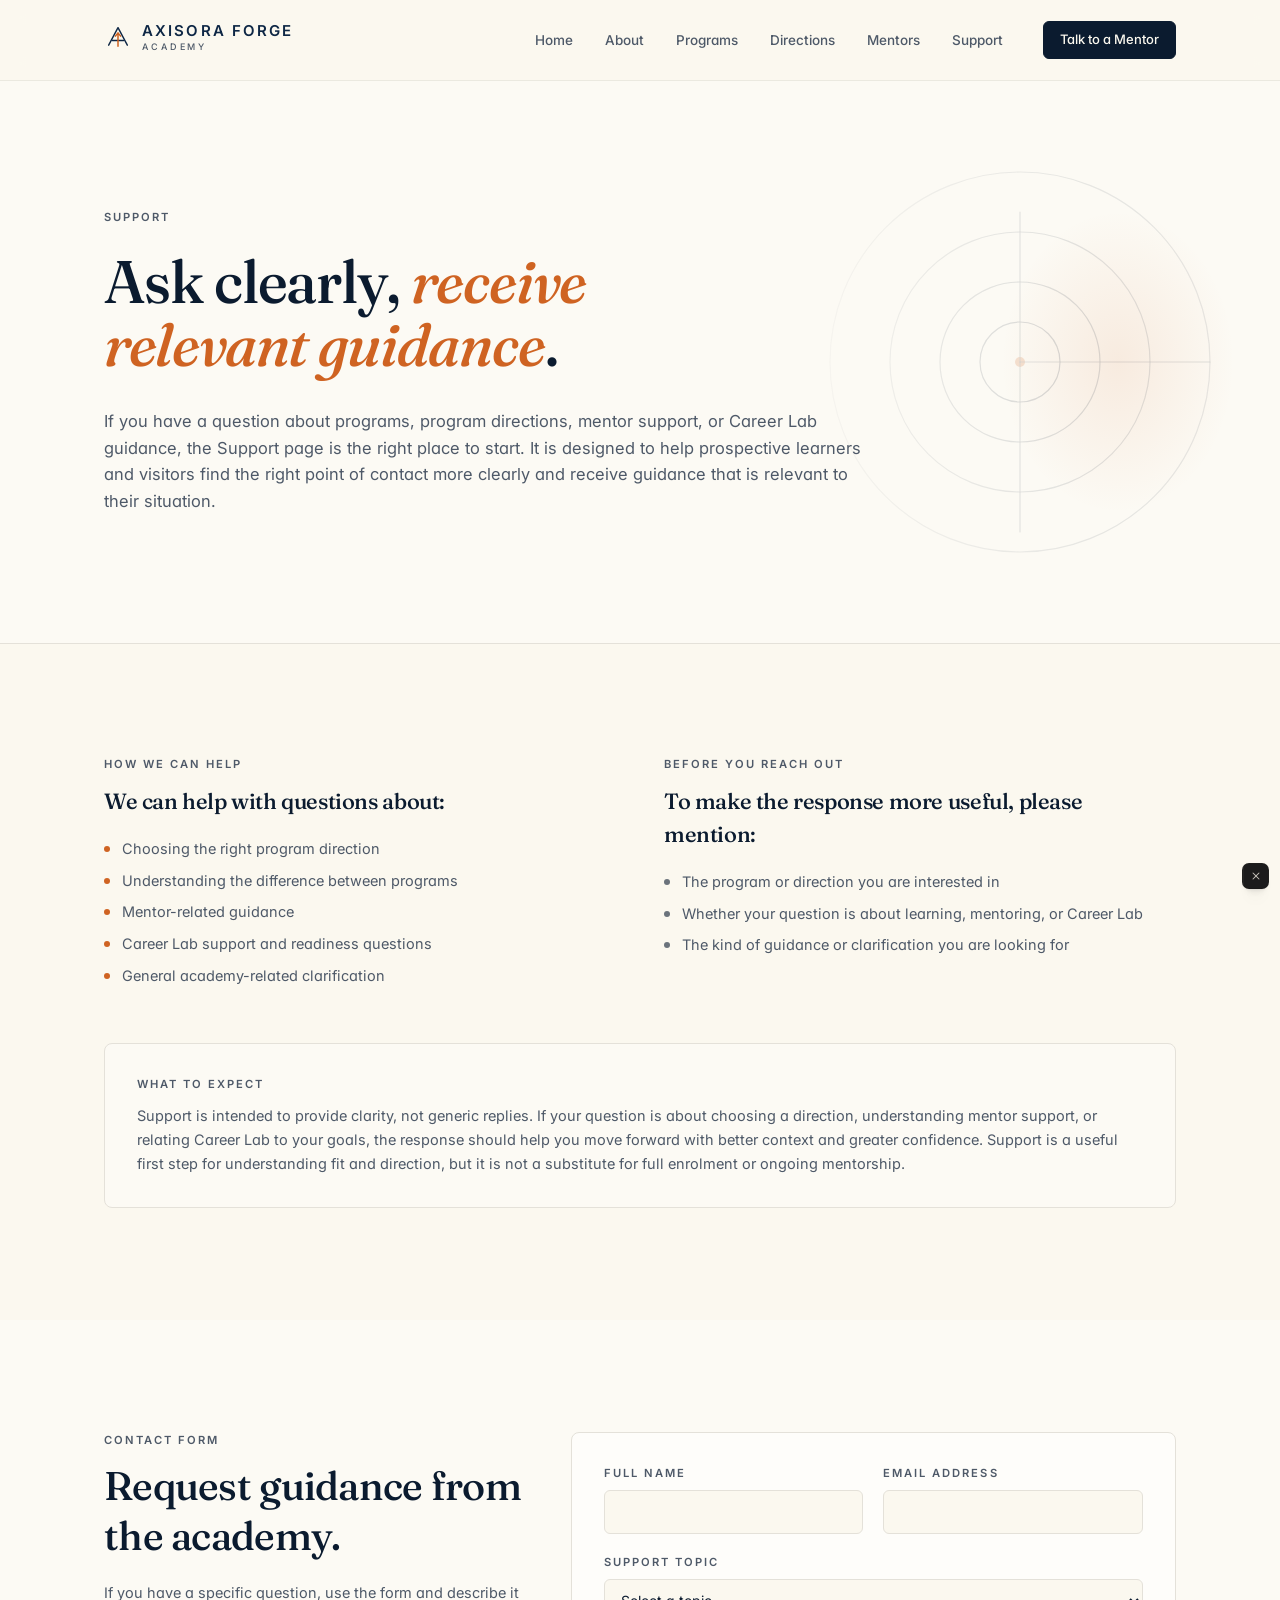
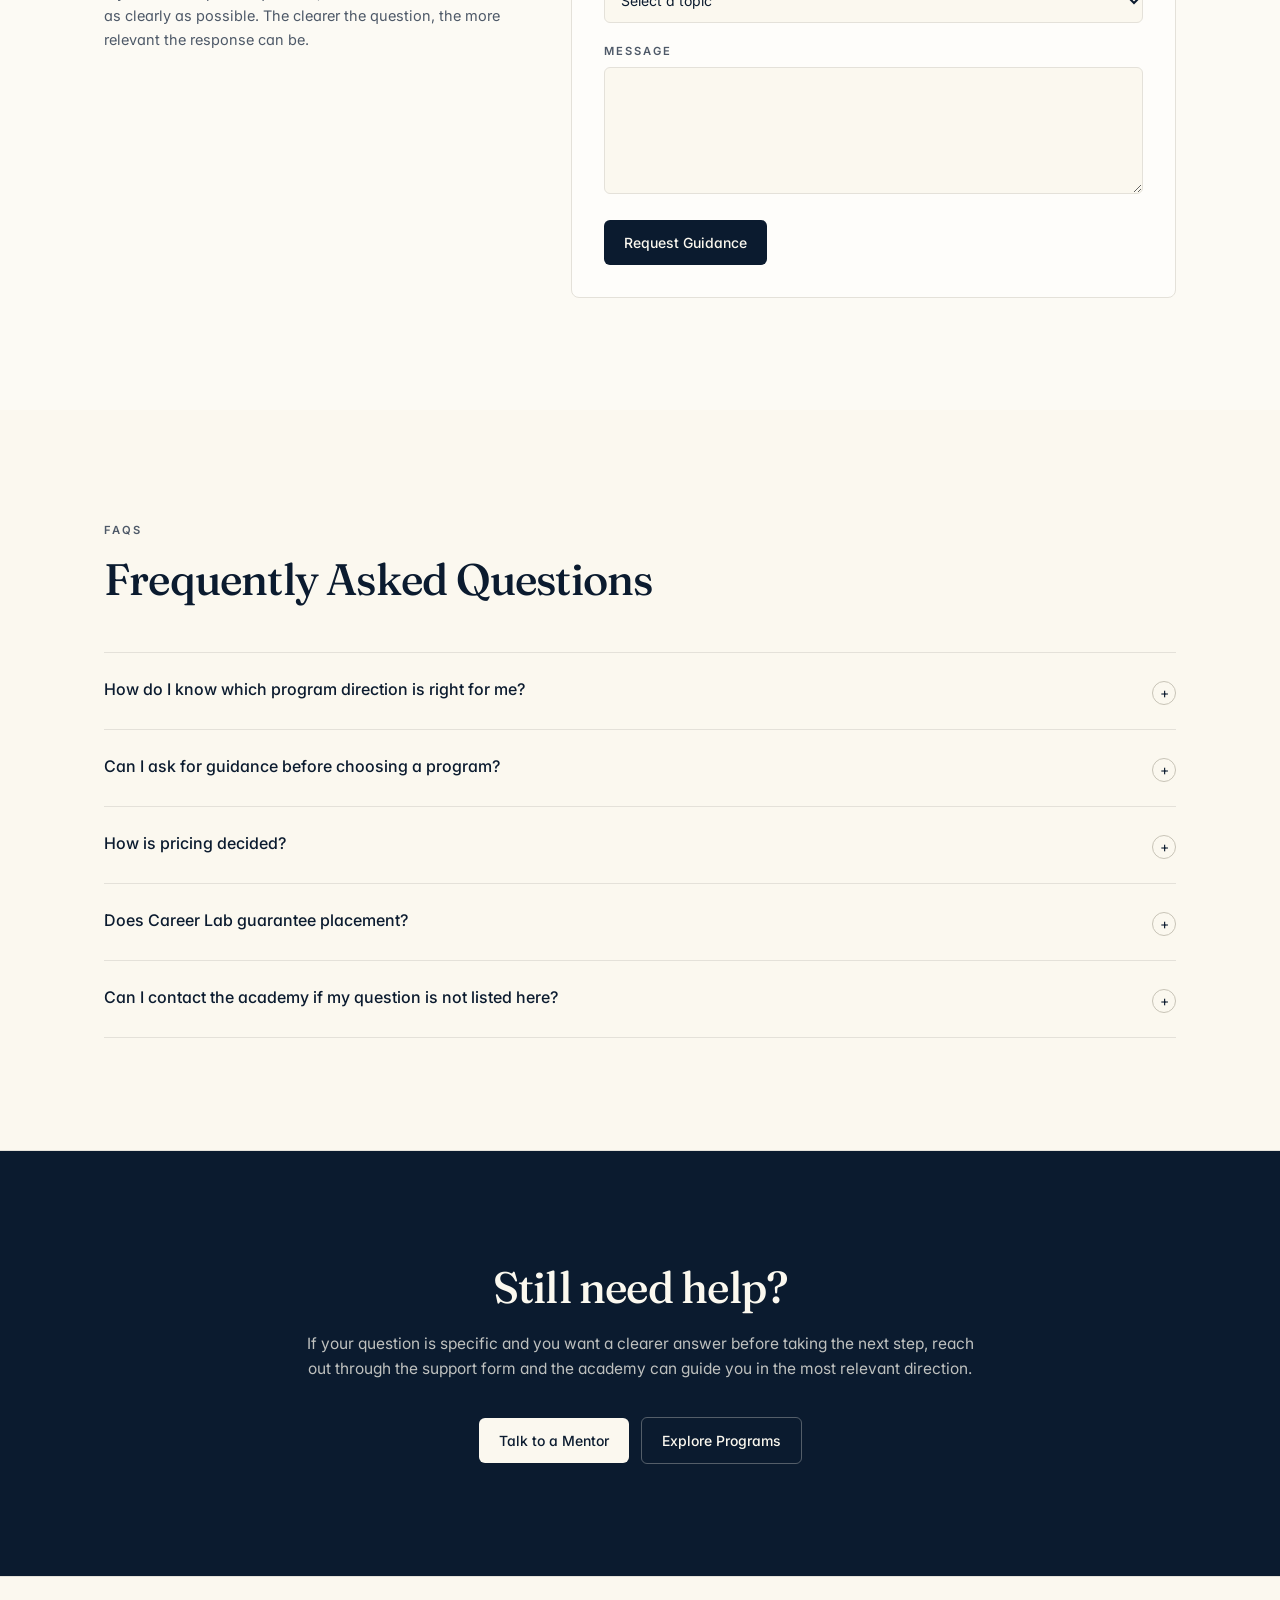
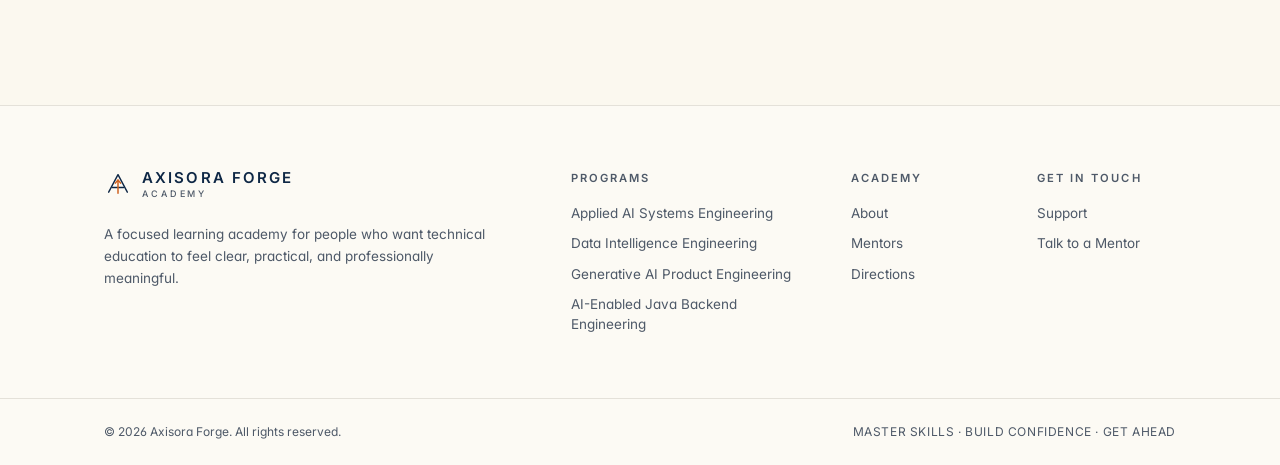
==== support.html @ 03c40885 "Initial files from lovable" ====
<!DOCTYPE html><html lang="en"><head><meta charSet="utf-8"/><meta name="viewport" content="width=device-width, initial-scale=1"/><title>Support — Axisora Forge</title><meta name="keywords" content="Axisora Forge, technical academy, applied AI, data intelligence, generative AI, Java backend, mentor-guided learning"/><meta property="og:site_name" content="Axisora Forge"/><meta property="og:type" content="website"/><meta name="twitter:card" content="summary_large_image"/><meta name="twitter:title" content="Axisora Forge — Focused technical learning academy"/><meta name="twitter:description" content="Axisora Forge Brand Studio creates a premium technical academy website and logo."/><meta property="og:image" content="https://pub-bb2e103a32db4e198524a2e9ed8f35b4.r2.dev/cefceda7-c1ee-41a0-8266-3ad48615c57d/id-preview-0f4341b0--f534043b-f89d-48b6-b2f1-0d4024fbfe30.lovable.app-1776916249173.png"/><meta name="twitter:image" content="https://pub-bb2e103a32db4e198524a2e9ed8f35b4.r2.dev/cefceda7-c1ee-41a0-8266-3ad48615c57d/id-preview-0f4341b0--f534043b-f89d-48b6-b2f1-0d4024fbfe30.lovable.app-1776916249173.png"/><meta name="description" content="Get clear, relevant guidance about programs, program directions, mentor support, and Career Lab. Reach the academy with a focused question."/><meta property="og:title" content="Support — Axisora Forge"/><meta property="og:description" content="Ask a clear question about programs, directions, mentoring, or Career Lab and receive relevant guidance."/><link rel="preconnect" href="https://fonts.googleapis.com"/><link rel="preconnect" href="https://fonts.gstatic.com" crossorigin="anonymous"/><link rel="stylesheet" href="assets/styles-DiotOkAS.css"/><link rel="stylesheet" href="https://fonts.googleapis.com/css2?family=Inter:wght@400;500;600;700&amp;family=Fraunces:opsz,wght@9..144,400;9..144,500;9..144,600&amp;display=swap"/>
<style>
	@font-face {
		font-family: 'CameraPlainVariable';
		src: url('https://cdn.gpteng.co/mcp-widgets/v1/fonts/CameraPlainVariable.woff2') format('woff2');
		font-weight: 100 900;
		font-style: normal;
		font-display: swap;
	}

	#lovable-badge {
		--badge-bg: #1b1b1b;
		--badge-text: #c5c1b9;
		--badge-text-hover: #dcdad5;
		--badge-radius: 6px;
		--badge-padding: 8px;
		--badge-gap: 6px;
		--badge-shadow: 
			0 0 0 1px rgba(0, 0, 0, 0.88),
			0 1px 0 0 rgba(0, 0, 0, 0.04),
			0 2px 2px -1px rgba(0, 0, 0, 0.08),
			0 4px 4px -2px rgba(0, 0, 0, 0.08),
			0 8px 8px -4px rgba(0, 0, 0, 0.08),
			0 16px 16px -8px rgba(0, 0, 0, 0.08);
		--badge-transition-duration: 0.2s;
		--badge-transition-easing: cubic-bezier(0.16, 1, 0.32, 1);
		--focus-color: #575ECF;
		--focus-offset: 2px;
		--focus-width: 2px;
		
		position: fixed;
		bottom: 12px;
		right: 12px;
		height: 24px;
		display: flex;
		align-items: center;
		z-index: 1000000;
		background-color: var(--badge-bg);
		color: var(--badge-text);
		border-radius: var(--badge-radius);
		box-shadow: var(--badge-shadow);
		font-size: 12px;
		font-family: CameraPlainVariable, "CameraPlainVariable Fallback", -apple-system, BlinkMacSystemFont, 'Segoe UI', Roboto, sans-serif;
		font-weight: 400 !important;
		text-transform: none !important;
		font-feature-settings: normal !important;
		transform: translateZ(0);
		will-change: transform, opacity;
	}

	#lovable-badge-cta {
		display: flex;
		align-items: center;
		gap: var(--badge-gap);
		padding: 0 var(--badge-padding);
		height: 100%;
		color: inherit;
		text-decoration: none;
		white-space: nowrap;
		border-radius: var(--badge-radius) 0 0 var(--badge-radius);
		transition: 
			background-color var(--badge-transition-duration) ease,
			color var(--badge-transition-duration) ease,
			transform 0.1s ease;
	}

	#lovable-badge-cta:hover {
		background: rgba(255, 255, 255, 0.04);
		color: var(--badge-text-hover);
	}

	#lovable-badge-cta:active {
		transform: scale(0.98);
	}

	#lovable-badge-cta:focus {
		outline: none;
	}

	#lovable-badge-cta:focus-visible {
		outline: var(--focus-width) solid var(--focus-color);
		outline-offset: var(--focus-offset);
		z-index: 1;
	}

	#lovable-badge-text {
		line-height: 1;
	}

	#lovable-badge-divider {
		width: 1px;
		height: 24px;
		background-color: rgba(255, 255, 255, 0.04);
		flex-shrink: 0;
	}

	#lovable-badge-close {
		width: 24px;
		height: 24px;
		min-width: 24px;
		min-height: 24px;
		cursor: pointer;
		background: none;
		border: none;
		padding: 0;
		display: flex;
		align-items: center;
		justify-content: center;
		border-radius: 0 var(--badge-radius) var(--badge-radius) 0;
		flex-shrink: 0;
		transition: 
			background-color var(--badge-transition-duration) ease,
			transform 0.1s ease;
	}

	#lovable-badge-close:hover {
		background: rgba(255, 255, 255, 0.04);
	}

	#lovable-badge-close:active {
		transform: scale(0.92);
	}

	#lovable-badge-close:focus {
		outline: none;
	}

	#lovable-badge-close:focus-visible {
		outline: var(--focus-width) solid var(--focus-color);
		outline-offset: calc(var(--focus-offset) * -1);
		z-index: 1;
	}

	#lovable-badge-close svg path {
		fill: var(--badge-text);
		transition: fill var(--badge-transition-duration) ease;
	}

	#lovable-badge-close:hover svg path {
		fill: var(--badge-text-hover);
	}

	@media (prefers-reduced-motion: reduce) {
		#lovable-badge-cta,
		#lovable-badge-close,
		#lovable-badge-close svg path {
			transition: none;
		}
		
		#lovable-badge-cta:active,
		#lovable-badge-close:active {
			transform: none;
		}
	}

	@media (prefers-contrast: high) {
		#lovable-badge {
			--badge-bg: #000;
			--badge-text: #fff;
			--badge-text-hover: #fff;
			border: 2px solid currentColor;
		}
		
		#lovable-badge-cta:focus-visible,
		#lovable-badge-close:focus-visible {
			outline-width: 3px;
		}
	}
</style>
</head><body><div class="flex min-h-screen flex-col"><header class="sticky top-0 z-40 border-b border-border/70 bg-background/85 backdrop-blur-md"><div class="container-prose flex h-16 items-center justify-between md:h-20"><a aria-label="Axisora Forge — Home" href="index.html" class="shrink-0"><span class="inline-flex items-center gap-2.5 " style="color:var(--color-primary)"><span class="h-7 w-7 shrink-0"><svg viewBox="0 0 48 48" fill="none" xmlns="http://www.w3.org/2000/svg" aria-hidden="true" class="h-full w-full"><path d="M8 38 L24 8 L40 38" stroke="currentColor" stroke-width="2.4" stroke-linecap="round" stroke-linejoin="round"></path><path d="M14.5 30 L33.5 30" stroke="currentColor" stroke-width="2.4" stroke-linecap="round"></path><path d="M24 40 L24 18" stroke="var(--color-ember)" stroke-width="2.6" stroke-linecap="round"></path><path d="M19.5 22.5 L24 17 L28.5 22.5" stroke="var(--color-ember)" stroke-width="2.6" stroke-linecap="round" stroke-linejoin="round"></path></svg></span><span class="flex flex-col leading-none"><span class="text-[15px] font-semibold tracking-[0.14em]" style="font-family:var(--font-sans)">AXISORA FORGE</span><span class="mt-1 text-[9px] font-medium tracking-[0.32em] text-muted-foreground">ACADEMY</span></span></span></a><nav class="hidden items-center gap-8 md:flex"><a href="index.html" class="text-[13.5px] font-medium text-muted-foreground transition-colors hover:text-foreground">Home</a><a href="about.html" class="text-[13.5px] font-medium text-muted-foreground transition-colors hover:text-foreground">About</a><a href="programs.html" class="text-[13.5px] font-medium text-muted-foreground transition-colors hover:text-foreground">Programs</a><a href="program-directions.html" class="text-[13.5px] font-medium text-muted-foreground transition-colors hover:text-foreground">Directions</a><a href="mentors.html" class="text-[13.5px] font-medium text-muted-foreground transition-colors hover:text-foreground">Mentors</a><a class="text-[13.5px] font-medium text-muted-foreground transition-colors hover:text-foreground text-foreground" href="support.html" data-status="active" aria-current="page">Support</a><a class="ml-2 inline-flex items-center justify-center rounded-md border border-foreground bg-foreground px-4 py-2 text-[13px] font-medium text-background transition-colors hover:bg-foreground/90 active" href="support.html" data-status="active" aria-current="page">Talk to a Mentor</a></nav><button type="button" class="inline-flex h-10 w-10 items-center justify-center rounded-md text-foreground md:hidden" aria-label="Toggle menu" aria-expanded="false"><svg width="18" height="18" viewBox="0 0 24 24" fill="none" stroke="currentColor" stroke-width="2"><path d="M4 7h16M4 12h16M4 17h16" stroke-linecap="round"></path></svg></button></div></header><main class="flex-1"><!--$--><section class="relative overflow-hidden border-b border-border bg-paper"><div aria-hidden="true" class="pointer-events-none absolute right-0 top-1/2 hidden h-[420px] w-[460px] -translate-y-1/2 md:block lg:w-[540px]"><div class="absolute inset-0" style="background:radial-gradient(closest-side at 70% 50%, color-mix(in oklab, var(--color-ember) 10%, transparent) 0%, transparent 72%)"></div><svg viewBox="0 0 540 420" fill="none" xmlns="http://www.w3.org/2000/svg" class="absolute inset-0 h-full w-full" style="color:var(--color-foreground);opacity:0.22;-webkit-mask-image:linear-gradient(to left, rgba(0,0,0,1) 35%, rgba(0,0,0,0.55) 70%, rgba(0,0,0,0) 100%);mask-image:linear-gradient(to left, rgba(0,0,0,1) 35%, rgba(0,0,0,0.55) 70%, rgba(0,0,0,0) 100%)"><g stroke-width="1.2" stroke="currentColor" fill="none" stroke-linecap="round"><circle cx="280" cy="210" r="40" opacity="0.7"></circle><circle cx="280" cy="210" r="80" opacity="0.6"></circle><circle cx="280" cy="210" r="130" opacity="0.49999999999999994"></circle><circle cx="280" cy="210" r="190" opacity="0.3999999999999999"></circle><circle cx="280" cy="210" r="5" fill="var(--color-ember)" stroke="none" opacity="0.95"></circle><line x1="280" y1="210" x2="280" y2="60" opacity="0.55"></line><line x1="280" y1="210" x2="470" y2="210" opacity="0.55"></line><line x1="280" y1="210" x2="280" y2="380" opacity="0.55"></line></g></svg></div><div class="container-prose relative py-24 md:py-32"><p class="eyebrow">Support</p><h1 class="mt-6 max-w-4xl text-balance text-[42px] leading-[1.05] md:text-[60px]">Ask clearly,<!-- --> <span class="italic" style="color:var(--color-ember);font-family:var(--font-serif)">receive relevant guidance</span>.</h1><p class="mt-8 max-w-3xl text-[16.5px] leading-relaxed text-muted-foreground">If you have a question about programs, program directions, mentor support, or Career Lab guidance, the Support page is the right place to start. It is designed to help prospective learners and visitors find the right point of contact more clearly and receive guidance that is relevant to their situation.</p></div></section><section class="bg-background "><div class="container-prose py-20 md:py-28"><div class="grid gap-12 md:grid-cols-2"><div><p class="eyebrow">How We Can Help</p><h3 class="mt-3 text-[22px]">We can help with questions about:</h3><ul class="mt-5 space-y-2.5 text-[14.5px] text-muted-foreground"><li class="flex gap-3"><span class="mt-2 h-1.5 w-1.5 shrink-0 rounded-full bg-ember" aria-hidden="true"></span>Choosing the right program direction</li><li class="flex gap-3"><span class="mt-2 h-1.5 w-1.5 shrink-0 rounded-full bg-ember" aria-hidden="true"></span>Understanding the difference between programs</li><li class="flex gap-3"><span class="mt-2 h-1.5 w-1.5 shrink-0 rounded-full bg-ember" aria-hidden="true"></span>Mentor-related guidance</li><li class="flex gap-3"><span class="mt-2 h-1.5 w-1.5 shrink-0 rounded-full bg-ember" aria-hidden="true"></span>Career Lab support and readiness questions</li><li class="flex gap-3"><span class="mt-2 h-1.5 w-1.5 shrink-0 rounded-full bg-ember" aria-hidden="true"></span>General academy-related clarification</li></ul></div><div><p class="eyebrow">Before You Reach Out</p><h3 class="mt-3 text-[22px]">To make the response more useful, please mention:</h3><ul class="mt-5 space-y-2.5 text-[14.5px] text-muted-foreground"><li class="flex gap-3"><span class="mt-2 h-1.5 w-1.5 shrink-0 rounded-full bg-foreground/60" aria-hidden="true"></span>The program or direction you are interested in</li><li class="flex gap-3"><span class="mt-2 h-1.5 w-1.5 shrink-0 rounded-full bg-foreground/60" aria-hidden="true"></span>Whether your question is about learning, mentoring, or Career Lab</li><li class="flex gap-3"><span class="mt-2 h-1.5 w-1.5 shrink-0 rounded-full bg-foreground/60" aria-hidden="true"></span>The kind of guidance or clarification you are looking for</li></ul></div></div><div class="mt-14 rounded-lg border border-border bg-paper p-8"><p class="eyebrow">What To Expect</p><p class="mt-3 text-[14.5px] leading-relaxed text-muted-foreground">Support is intended to provide clarity, not generic replies. If your question is about choosing a direction, understanding mentor support, or relating Career Lab to your goals, the response should help you move forward with better context and greater confidence. Support is a useful first step for understanding fit and direction, but it is not a substitute for full enrolment or ongoing mentorship.</p></div></div></section><section class="bg-paper "><div class="container-prose py-20 md:py-28"><div class="grid gap-12 md:grid-cols-12"><div class="md:col-span-5"><p class="eyebrow">Contact Form</p><h2 class="mt-3 text-[32px] leading-tight md:text-[40px]">Request guidance from the academy.</h2><p class="mt-5 text-[14.5px] leading-relaxed text-muted-foreground">If you have a specific question, use the form and describe it as clearly as possible. The clearer the question, the more relevant the response can be.</p></div><div class="md:col-span-7"><form class="space-y-5 rounded-lg border border-border bg-surface p-8"><div class="grid gap-5 md:grid-cols-2"><div><label class="eyebrow mb-2 block">Full name</label><input type="text" required="" class="h-11 w-full rounded-md border border-border bg-background px-3 text-[14px] text-foreground focus:border-foreground focus:outline-none" name="name"/></div><div><label class="eyebrow mb-2 block">Email address</label><input type="email" required="" class="h-11 w-full rounded-md border border-border bg-background px-3 text-[14px] text-foreground focus:border-foreground focus:outline-none" name="email"/></div></div><div><label class="eyebrow mb-2 block">Support topic</label><select name="topic" required="" class="h-11 w-full rounded-md border border-border bg-background px-3 text-[14px] text-foreground focus:border-foreground focus:outline-none"><option value="">Select a topic</option><option value="Program selection">Program selection</option><option value="Program comparison">Program comparison</option><option value="Mentor guidance">Mentor guidance</option><option value="Career Lab support">Career Lab support</option><option value="General inquiry">General inquiry</option></select></div><div><label class="eyebrow mb-2 block">Message</label><textarea name="message" required="" rows="5" class="w-full rounded-md border border-border bg-background px-3 py-2.5 text-[14px] text-foreground focus:border-foreground focus:outline-none"></textarea></div><button type="submit" class="inline-flex items-center justify-center rounded-md bg-foreground px-5 py-3 text-[14px] font-medium text-background hover:bg-foreground/90">Request Guidance</button></form></div></div></div></section><section class="bg-background "><div class="container-prose py-20 md:py-28"><div class="max-w-3xl"><p class="eyebrow mb-4">FAQs</p><h2 class="text-balance text-3xl leading-[1.1] md:text-[44px]">Frequently Asked Questions</h2></div><div class="mt-12 divide-y divide-border border-y border-border"><details class="group py-6"><summary class="flex cursor-pointer list-none items-start justify-between gap-6 text-left"><span class="text-[16px] font-medium text-foreground">How do I know which program direction is right for me?</span><span class="mt-1 grid h-6 w-6 shrink-0 place-items-center rounded-full border border-border-strong text-[14px] transition-transform group-open:rotate-45" aria-hidden="true">+</span></summary><p class="mt-4 max-w-3xl text-[14.5px] leading-relaxed text-muted-foreground">If you are unsure which direction fits you best, start with the Program Directions page for a side-by-side comparison of focus, fit, and likely roles. If you still need help after that, you can contact the academy for more specific guidance.</p></details><details class="group py-6"><summary class="flex cursor-pointer list-none items-start justify-between gap-6 text-left"><span class="text-[16px] font-medium text-foreground">Can I ask for guidance before choosing a program?</span><span class="mt-1 grid h-6 w-6 shrink-0 place-items-center rounded-full border border-border-strong text-[14px] transition-transform group-open:rotate-45" aria-hidden="true">+</span></summary><p class="mt-4 max-w-3xl text-[14.5px] leading-relaxed text-muted-foreground">Yes. Support is available for learners who want help understanding which program direction is more suitable based on their interests, current level, and next-step goals.</p></details><details class="group py-6"><summary class="flex cursor-pointer list-none items-start justify-between gap-6 text-left"><span class="text-[16px] font-medium text-foreground">How is pricing decided?</span><span class="mt-1 grid h-6 w-6 shrink-0 place-items-center rounded-full border border-border-strong text-[14px] transition-transform group-open:rotate-45" aria-hidden="true">+</span></summary><p class="mt-4 max-w-3xl text-[14.5px] leading-relaxed text-muted-foreground">Pricing is not the same for every learner because it may vary based on the program selected, the level of the program, and whether the learner is entering through a student-focused or professional-focused structure. Additional academic or support-related factors may also be considered where relevant. For the most accurate guidance, please contact the team directly.</p></details><details class="group py-6"><summary class="flex cursor-pointer list-none items-start justify-between gap-6 text-left"><span class="text-[16px] font-medium text-foreground">Does Career Lab guarantee placement?</span><span class="mt-1 grid h-6 w-6 shrink-0 place-items-center rounded-full border border-border-strong text-[14px] transition-transform group-open:rotate-45" aria-hidden="true">+</span></summary><p class="mt-4 max-w-3xl text-[14.5px] leading-relaxed text-muted-foreground">No. Career Lab is designed to support resume direction, portfolio thinking, interview readiness, mock interviews, and professional preparation, but it does not guarantee placement or employment outcomes.</p></details><details class="group py-6"><summary class="flex cursor-pointer list-none items-start justify-between gap-6 text-left"><span class="text-[16px] font-medium text-foreground">Can I contact the academy if my question is not listed here?</span><span class="mt-1 grid h-6 w-6 shrink-0 place-items-center rounded-full border border-border-strong text-[14px] transition-transform group-open:rotate-45" aria-hidden="true">+</span></summary><p class="mt-4 max-w-3xl text-[14.5px] leading-relaxed text-muted-foreground">Yes. If your question is not covered in the FAQs, you can use the support form to reach out directly. It is always better to ask clearly and receive the right guidance than to rely on incomplete assumptions.</p></details></div></div></section><section class="border-y border-border bg-foreground text-background"><div class="container-prose py-20 md:py-28"><div class="mx-auto max-w-3xl text-center"><h2 class="text-balance text-[32px] leading-[1.1] text-background md:text-[44px]">Still need help?</h2><p class="mx-auto mt-5 max-w-2xl text-[15.5px] leading-relaxed text-background/75">If your question is specific and you want a clearer answer before taking the next step, reach out through the support form and the academy can guide you in the most relevant direction.</p><div class="mt-9 flex flex-wrap items-center justify-center gap-3"><a href="support.html#top" class="inline-flex items-center justify-center rounded-md bg-background px-5 py-3 text-[14px] font-medium text-foreground hover:bg-background/90">Talk to a Mentor</a><a href="programs.html" class="inline-flex items-center justify-center rounded-md border border-background/30 px-5 py-3 text-[14px] font-medium text-background hover:bg-background/10">Explore Programs</a></div></div></div></section><!--/$--></main><footer class="mt-32 border-t border-border bg-paper"><div class="container-prose grid gap-12 py-16 md:grid-cols-12"><div class="md:col-span-5"><span class="inline-flex items-center gap-2.5 " style="color:var(--color-primary)"><span class="h-7 w-7 shrink-0"><svg viewBox="0 0 48 48" fill="none" xmlns="http://www.w3.org/2000/svg" aria-hidden="true" class="h-full w-full"><path d="M8 38 L24 8 L40 38" stroke="currentColor" stroke-width="2.4" stroke-linecap="round" stroke-linejoin="round"></path><path d="M14.5 30 L33.5 30" stroke="currentColor" stroke-width="2.4" stroke-linecap="round"></path><path d="M24 40 L24 18" stroke="var(--color-ember)" stroke-width="2.6" stroke-linecap="round"></path><path d="M19.5 22.5 L24 17 L28.5 22.5" stroke="var(--color-ember)" stroke-width="2.6" stroke-linecap="round" stroke-linejoin="round"></path></svg></span><span class="flex flex-col leading-none"><span class="text-[15px] font-semibold tracking-[0.14em]" style="font-family:var(--font-sans)">AXISORA FORGE</span><span class="mt-1 text-[9px] font-medium tracking-[0.32em] text-muted-foreground">ACADEMY</span></span></span><p class="mt-5 max-w-sm text-[13.5px] leading-relaxed text-muted-foreground">A focused learning academy for people who want technical education to feel clear, practical, and professionally meaningful.</p></div><div class="md:col-span-3"><p class="eyebrow mb-4">Programs</p><ul class="space-y-2.5 text-[13.5px]"><li><a href="programs.html" class="text-muted-foreground hover:text-foreground">Applied AI Systems Engineering</a></li><li><a href="programs.html" class="text-muted-foreground hover:text-foreground">Data Intelligence Engineering</a></li><li><a href="programs.html" class="text-muted-foreground hover:text-foreground">Generative AI Product Engineering</a></li><li><a href="programs.html" class="text-muted-foreground hover:text-foreground">AI-Enabled Java Backend Engineering</a></li></ul></div><div class="md:col-span-2"><p class="eyebrow mb-4">Academy</p><ul class="space-y-2.5 text-[13.5px]"><li><a href="about.html" class="text-muted-foreground hover:text-foreground">About</a></li><li><a href="mentors.html" class="text-muted-foreground hover:text-foreground">Mentors</a></li><li><a href="program-directions.html" class="text-muted-foreground hover:text-foreground">Directions</a></li></ul></div><div class="md:col-span-2"><p class="eyebrow mb-4">Get In Touch</p><ul class="space-y-2.5 text-[13.5px]"><li><a class="text-muted-foreground hover:text-foreground active" href="support.html" data-status="active" aria-current="page">Support</a></li><li><a class="text-muted-foreground hover:text-foreground active" href="support.html" data-status="active" aria-current="page">Talk to a Mentor</a></li></ul></div></div><div class="border-t border-border"><div class="container-prose flex flex-col items-start justify-between gap-2 py-6 text-[12px] text-muted-foreground md:flex-row md:items-center"><p>© <!-- -->2026<!-- --> Axisora Forge. All rights reserved.</p><p class="tracking-wider">MASTER SKILLS · BUILD CONFIDENCE · GET AHEAD</p></div></div></footer></div><script class="$tsr" id="$tsr-stream-barrier">(self.$R=self.$R||{})["tsr"]=[];self.$_TSR={h(){this.hydrated=!0,this.c()},e(){this.streamEnded=!0,this.c()},c(){this.hydrated&&this.streamEnded&&(delete self.$_TSR,delete self.$R.tsr)},p(e){this.initialized?e():this.buffer.push(e)},buffer:[]};$_TSR.router=($R=>$R[0]={manifest:$R[1]={routes:$R[2]={__root__:$R[3]={preloads:$R[4]=["/assets/index-DOcTAZll.js"],assets:$R[5]=[$R[6]={tag:"script",attrs:$R[7]={type:"module",async:!0},children:"import(\"/assets/index-DOcTAZll.js\")"}]},"/support":$R[8]={preloads:$R[9]=["/assets/support-BYr9yQy5.js","/assets/heading-accent-DtdyYyD3.js","/assets/hero-watermark-C1WF87Hs.js"]}}},matches:$R[10]=[$R[11]={i:"__root__ ",u:1776943642606,s:"success",ssr:!0},$R[12]={i:" support support",u:1776943642606,s:"success",ssr:!0}],lastMatchId:" support support"})($R["tsr"]);$_TSR.e();document.currentScript.remove()</script><script type="module" async="">import("/assets/index-DOcTAZll.js")</script>
<aside 
	id="lovable-badge" 
	role="complementary"
	dir="ltr"
	lang="en"
	aria-label="Edit with Lovable">
	
	
	<span id="lovable-badge-divider" aria-hidden="true"></span>
	
	<button 
		id="lovable-badge-close"
		aria-label="Dismiss"
		title="Dismiss"
		type="button">
		<svg xmlns="http://www.w3.org/2000/svg" width="16" height="16" fill="none" viewBox="0 0 16 16" aria-hidden="true">
			<path d="M10.646 4.646a.5.5 0 1 1 .707.708L8.707 8l2.646 2.646a.5.5 0 1 1-.707.707L8 8.707l-2.646 2.646a.5.5 0 1 1-.708-.707L7.293 8 4.646 5.354a.5.5 0 1 1 .708-.708L8 7.293l2.646-2.647Z"/>
		</svg>
	</button>
</aside>
<script>
	// Don't show the lovable-badge if the page is in an iframe or if it's being rendered by puppeteer (screenshot service)
	if (window.self !== window.top || navigator.userAgent.includes('puppeteer')) {
		// the page is in an iframe
		var badge = document.getElementById('lovable-badge');
		if (badge) {
			badge.style.display = 'none';
		}
	}

	// Add click event listener to close button with animation
	var closeButton = document.getElementById('lovable-badge-close');
	if (closeButton) {
		closeButton.addEventListener('click', function(event) {
			event.preventDefault();
			event.stopPropagation();
			var badge = document.getElementById('lovable-badge');
			if (badge) {
				badge.classList.add('closing');
				setTimeout(function() {
					if (badge) {
						badge.style.display = 'none';
					}
				}, 240);
			}
		});
	}
</script>
<script>
(function(){
  function init(){
    var btn = document.querySelector('button[aria-label="Toggle menu"]');
    var nav = document.querySelector('header nav');
    if(!btn || !nav) return;
    // Build mobile drawer by cloning desktop nav links
    var drawer = document.createElement('div');
    drawer.id = 'mobile-menu';
    drawer.style.cssText = 'display:none;position:fixed;top:64px;left:0;right:0;bottom:0;background:var(--color-background,#fff);z-index:50;padding:24px;overflow-y:auto;border-top:1px solid var(--color-border,#e5e5e5);';
    var inner = document.createElement('div');
    inner.style.cssText = 'display:flex;flex-direction:column;gap:18px;max-width:640px;margin:0 auto;';
    nav.querySelectorAll('a').forEach(function(a){
      var c = a.cloneNode(true);
      c.removeAttribute('class');
      c.style.cssText = 'font-size:18px;font-weight:500;color:var(--color-foreground,#111);text-decoration:none;padding:8px 0;border-bottom:1px solid var(--color-border,#eee);';
      inner.appendChild(c);
    });
    drawer.appendChild(inner);
    document.body.appendChild(drawer);
    var open = false;
    function set(v){
      open = v;
      drawer.style.display = v ? 'block' : 'none';
      btn.setAttribute('aria-expanded', v ? 'true' : 'false');
      document.body.style.overflow = v ? 'hidden' : '';
    }
    btn.addEventListener('click', function(e){
      e.preventDefault();
      set(!open);
    });
    // Close drawer on link click
    drawer.querySelectorAll('a').forEach(function(a){
      a.addEventListener('click', function(){ set(false); });
    });
    // Close on resize to desktop
    window.addEventListener('resize', function(){
      if(window.innerWidth >= 768) set(false);
    });
  }
  if(document.readyState === 'loading'){
    document.addEventListener('DOMContentLoaded', init);
  } else { init(); }
})();
</script>
</body></html>
---- assets/styles-DiotOkAS.css ----
@layer properties{@supports (((-webkit-hyphens:none)) and (not (margin-trim:inline))) or ((-moz-orient:inline) and (not (color:rgb(from red r g b)))){*,:before,:after,::backdrop{--tw-translate-x:0;--tw-translate-y:0;--tw-translate-z:0;--tw-rotate-x:initial;--tw-rotate-y:initial;--tw-rotate-z:initial;--tw-skew-x:initial;--tw-skew-y:initial;--tw-space-y-reverse:0;--tw-space-x-reverse:0;--tw-divide-y-reverse:0;--tw-border-style:solid;--tw-leading:initial;--tw-font-weight:initial;--tw-tracking:initial;--tw-ordinal:initial;--tw-slashed-zero:initial;--tw-numeric-figure:initial;--tw-numeric-spacing:initial;--tw-numeric-fraction:initial;--tw-shadow:0 0 #0000;--tw-shadow-color:initial;--tw-shadow-alpha:100%;--tw-inset-shadow:0 0 #0000;--tw-inset-shadow-color:initial;--tw-inset-shadow-alpha:100%;--tw-ring-color:initial;--tw-ring-shadow:0 0 #0000;--tw-inset-ring-color:initial;--tw-inset-ring-shadow:0 0 #0000;--tw-ring-inset:initial;--tw-ring-offset-width:0px;--tw-ring-offset-color:#fff;--tw-ring-offset-shadow:0 0 #0000;--tw-outline-style:solid;--tw-backdrop-blur:initial;--tw-backdrop-brightness:initial;--tw-backdrop-contrast:initial;--tw-backdrop-grayscale:initial;--tw-backdrop-hue-rotate:initial;--tw-backdrop-invert:initial;--tw-backdrop-opacity:initial;--tw-backdrop-saturate:initial;--tw-backdrop-sepia:initial;--tw-duration:initial;--tw-ease:initial;--tw-content:"";--tw-animation-delay:0s;--tw-animation-direction:normal;--tw-animation-duration:initial;--tw-animation-fill-mode:none;--tw-animation-iteration-count:1;--tw-enter-blur:0;--tw-enter-opacity:1;--tw-enter-rotate:0;--tw-enter-scale:1;--tw-enter-translate-x:0;--tw-enter-translate-y:0;--tw-exit-blur:0;--tw-exit-opacity:1;--tw-exit-rotate:0;--tw-exit-scale:1;--tw-exit-translate-x:0;--tw-exit-translate-y:0}}}@layer theme{:root,:host{--font-sans:"Inter", ui-sans-serif, system-ui, sans-serif;--font-serif:"Fraunces", "Source Serif Pro", Georgia, serif;--color-black:#000;--spacing:.25rem;--container-sm:24rem;--container-md:28rem;--container-lg:32rem;--container-2xl:42rem;--container-3xl:48rem;--container-4xl:56rem;--text-xs:.75rem;--text-xs--line-height:calc(1 / .75);--text-sm:.875rem;--text-sm--line-height:calc(1.25 / .875);--text-base:1rem;--text-base--line-height: 1.5 ;--text-lg:1.125rem;--text-lg--line-height:calc(1.75 / 1.125);--text-2xl:1.5rem;--text-2xl--line-height:calc(2 / 1.5);--text-3xl:1.875rem;--text-3xl--line-height: 1.2 ;--text-5xl:3rem;--text-5xl--line-height:1;--font-weight-normal:400;--font-weight-medium:500;--font-weight-semibold:600;--font-weight-bold:700;--tracking-tight:-.025em;--tracking-wide:.025em;--tracking-wider:.05em;--tracking-widest:.1em;--leading-tight:1.25;--leading-snug:1.375;--leading-relaxed:1.625;--ease-in-out:cubic-bezier(.4, 0, .2, 1);--animate-pulse:pulse 2s cubic-bezier(.4, 0, .6, 1) infinite;--blur-md:12px;--aspect-video:16 / 9;--default-transition-duration:.15s;--default-transition-timing-function:cubic-bezier(.4, 0, .2, 1);--default-font-family:"Inter", ui-sans-serif, system-ui, sans-serif;--default-mono-font-family:ui-monospace, SFMono-Regular, Menlo, monospace;--font-display:"Fraunces", Georgia, serif;--color-background:var(--background);--color-foreground:var(--foreground);--color-primary:var(--primary);--color-muted-foreground:var(--muted-foreground);--color-ember:var(--ember);--color-border:var(--border);--color-border-strong:var(--border-strong)}}@layer base{*,:after,:before,::backdrop{box-sizing:border-box;border:0 solid;margin:0;padding:0}::file-selector-button{box-sizing:border-box;border:0 solid;margin:0;padding:0}html,:host{-webkit-text-size-adjust:100%;tab-size:4;line-height:1.5;font-family:var(--default-font-family,ui-sans-serif, system-ui, sans-serif, "Apple Color Emoji", "Segoe UI Emoji", "Segoe UI Symbol", "Noto Color Emoji");font-feature-settings:var(--default-font-feature-settings,normal);font-variation-settings:var(--default-font-variation-settings,normal);-webkit-tap-highlight-color:transparent}hr{height:0;color:inherit;border-top-width:1px}abbr:where([title]){-webkit-text-decoration:underline dotted;text-decoration:underline dotted}h1,h2,h3,h4,h5,h6{font-size:inherit;font-weight:inherit}a{color:inherit;-webkit-text-decoration:inherit;text-decoration:inherit}b,strong{font-weight:bolder}code,kbd,samp,pre{font-family:var(--default-mono-font-family,ui-monospace, SFMono-Regular, Menlo, Monaco, Consolas, "Liberation Mono", "Courier New", monospace);font-feature-settings:var(--default-mono-font-feature-settings,normal);font-variation-settings:var(--default-mono-font-variation-settings,normal);font-size:1em}small{font-size:80%}sub,sup{vertical-align:baseline;font-size:75%;line-height:0;position:relative}sub{bottom:-.25em}sup{top:-.5em}table{text-indent:0;border-color:inherit;border-collapse:collapse}:-moz-focusring{outline:auto}progress{vertical-align:baseline}summary{display:list-item}ol,ul,menu{list-style:none}img,svg,video,canvas,audio,iframe,embed,object{vertical-align:middle;display:block}img,video{max-width:100%;height:auto}button,input,select,optgroup,textarea{font:inherit;font-feature-settings:inherit;font-variation-settings:inherit;letter-spacing:inherit;color:inherit;opacity:1;background-color:#0000;border-radius:0}::file-selector-button{font:inherit;font-feature-settings:inherit;font-variation-settings:inherit;letter-spacing:inherit;color:inherit;opacity:1;background-color:#0000;border-radius:0}:where(select:is([multiple],[size])) optgroup{font-weight:bolder}:where(select:is([multiple],[size])) optgroup option{padding-inline-start:20px}::file-selector-button{margin-inline-end:4px}::placeholder{opacity:1}@supports (not ((-webkit-appearance:-apple-pay-button))) or (contain-intrinsic-size:1px){::placeholder{color:currentColor}@supports (color:color-mix(in lab,red,red)){::placeholder{color:color-mix(in oklab,currentcolor 50%,transparent)}}}textarea{resize:vertical}::-webkit-search-decoration{-webkit-appearance:none}::-webkit-date-and-time-value{min-height:1lh;text-align:inherit}::-webkit-datetime-edit{display:inline-flex}::-webkit-datetime-edit-fields-wrapper{padding:0}::-webkit-datetime-edit{padding-block:0}::-webkit-datetime-edit-year-field{padding-block:0}::-webkit-datetime-edit-month-field{padding-block:0}::-webkit-datetime-edit-day-field{padding-block:0}::-webkit-datetime-edit-hour-field{padding-block:0}::-webkit-datetime-edit-minute-field{padding-block:0}::-webkit-datetime-edit-second-field{padding-block:0}::-webkit-datetime-edit-millisecond-field{padding-block:0}::-webkit-datetime-edit-meridiem-field{padding-block:0}::-webkit-calendar-picker-indicator{line-height:1}:-moz-ui-invalid{box-shadow:none}button,input:where([type=button],[type=reset],[type=submit]){appearance:button}::file-selector-button{appearance:button}::-webkit-inner-spin-button{height:auto}::-webkit-outer-spin-button{height:auto}[hidden]:where(:not([hidden=until-found])){display:none!important}*{border-color:var(--color-border)}html{-webkit-font-smoothing:antialiased;-moz-osx-font-smoothing:grayscale;text-rendering:optimizelegibility}body{background-color:var(--color-background);color:var(--color-foreground);font-family:var(--font-sans);font-feature-settings:"ss01","cv11"}h1,h2,h3,h4{font-family:var(--font-display);letter-spacing:-.018em;color:var(--color-foreground);font-weight:500}::selection{background-color:var(--color-ember)}@supports (color:color-mix(in lab,red,red)){::selection{background-color:color-mix(in oklab,var(--color-ember) 30%,transparent)}}::selection{color:var(--color-foreground)}}@layer components{.container-prose{max-width:72rem;margin-inline:auto;padding-inline:1.5rem}@media(min-width:768px){.container-prose{padding-inline:2.5rem}}.eyebrow{font-family:var(--font-sans);letter-spacing:.18em;text-transform:uppercase;color:var(--color-muted-foreground);font-size:.7rem;font-weight:600}.rule{background:linear-gradient(90deg,transparent,var(--color-border-strong),transparent);height:1px}.ember-underline{background-image:linear-gradient(var(--color-ember),var(--color-ember));background-position:0 100%;background-repeat:no-repeat;background-size:100% 2px;padding-bottom:2px}}@layer utilities{.pointer-events-none{pointer-events:none}.invisible{visibility:hidden}.sr-only{clip-path:inset(50%);white-space:nowrap;border-width:0;width:1px;height:1px;margin:-1px;padding:0;position:absolute;overflow:hidden}.absolute{position:absolute}.fixed{position:fixed}.relative{position:relative}.sticky{position:sticky}.inset-0{inset:calc(var(--spacing) * 0)}.inset-x-0{inset-inline:calc(var(--spacing) * 0)}.inset-y-0{inset-block:calc(var(--spacing) * 0)}.start{inset-inline-start:var(--spacing)}.-top-12{top:calc(var(--spacing) * -12)}.top-0{top:calc(var(--spacing) * 0)}.top-1\.5{top:calc(var(--spacing) * 1.5)}.top-1\/2{top:50%}.top-3\.5{top:calc(var(--spacing) * 3.5)}.top-4{top:calc(var(--spacing) * 4)}.top-\[1px\]{top:1px}.top-\[50\%\]{top:50%}.top-\[60\%\]{top:60%}.top-full{top:100%}.-right-12{right:calc(var(--spacing) * -12)}.right-0{right:calc(var(--spacing) * 0)}.right-1{right:calc(var(--spacing) * 1)}.right-2{right:calc(var(--spacing) * 2)}.right-3{right:calc(var(--spacing) * 3)}.right-4{right:calc(var(--spacing) * 4)}.-bottom-12{bottom:calc(var(--spacing) * -12)}.bottom-0{bottom:calc(var(--spacing) * 0)}.-left-12{left:calc(var(--spacing) * -12)}.left-0{left:calc(var(--spacing) * 0)}.left-1\/2{left:50%}.left-2{left:calc(var(--spacing) * 2)}.left-\[50\%\]{left:50%}.z-10{z-index:10}.z-20{z-index:20}.z-40{z-index:40}.z-50{z-index:50}.z-\[1\]{z-index:1}.-mx-1{margin-inline:calc(var(--spacing) * -1)}.mx-2{margin-inline:calc(var(--spacing) * 2)}.mx-3\.5{margin-inline:calc(var(--spacing) * 3.5)}.mx-auto{margin-inline:auto}.my-0\.5{margin-block:calc(var(--spacing) * .5)}.my-1{margin-block:calc(var(--spacing) * 1)}.-mt-4{margin-top:calc(var(--spacing) * -4)}.mt-1{margin-top:calc(var(--spacing) * 1)}.mt-1\.5{margin-top:calc(var(--spacing) * 1.5)}.mt-2{margin-top:calc(var(--spacing) * 2)}.mt-2\.5{margin-top:calc(var(--spacing) * 2.5)}.mt-3{margin-top:calc(var(--spacing) * 3)}.mt-4{margin-top:calc(var(--spacing) * 4)}.mt-5{margin-top:calc(var(--spacing) * 5)}.mt-6{margin-top:calc(var(--spacing) * 6)}.mt-7{margin-top:calc(var(--spacing) * 7)}.mt-8{margin-top:calc(var(--spacing) * 8)}.mt-9{margin-top:calc(var(--spacing) * 9)}.mt-10{margin-top:calc(var(--spacing) * 10)}.mt-12{margin-top:calc(var(--spacing) * 12)}.mt-14{margin-top:calc(var(--spacing) * 14)}.mt-16{margin-top:calc(var(--spacing) * 16)}.mt-20{margin-top:calc(var(--spacing) * 20)}.mt-24{margin-top:calc(var(--spacing) * 24)}.mt-32{margin-top:calc(var(--spacing) * 32)}.mt-auto{margin-top:auto}.mr-2{margin-right:calc(var(--spacing) * 2)}.mb-1{margin-bottom:calc(var(--spacing) * 1)}.mb-1\.5{margin-bottom:calc(var(--spacing) * 1.5)}.mb-2{margin-bottom:calc(var(--spacing) * 2)}.mb-2\.5{margin-bottom:calc(var(--spacing) * 2.5)}.mb-3{margin-bottom:calc(var(--spacing) * 3)}.mb-4{margin-bottom:calc(var(--spacing) * 4)}.mb-6{margin-bottom:calc(var(--spacing) * 6)}.-ml-4{margin-left:calc(var(--spacing) * -4)}.ml-1{margin-left:calc(var(--spacing) * 1)}.ml-2{margin-left:calc(var(--spacing) * 2)}.ml-auto{margin-left:auto}.block{display:block}.flex{display:flex}.grid{display:grid}.hidden{display:none}.inline-flex{display:inline-flex}.table{display:table}.aspect-square{aspect-ratio:1}.aspect-video{aspect-ratio:var(--aspect-video)}.size-\(--cell-size\){width:var(--cell-size);height:var(--cell-size)}.size-4{width:calc(var(--spacing) * 4);height:calc(var(--spacing) * 4)}.h-\(--cell-size\){height:var(--cell-size)}.h-1{height:calc(var(--spacing) * 1)}.h-1\.5{height:calc(var(--spacing) * 1.5)}.h-2{height:calc(var(--spacing) * 2)}.h-2\.5{height:calc(var(--spacing) * 2.5)}.h-3{height:calc(var(--spacing) * 3)}.h-3\.5{height:calc(var(--spacing) * 3.5)}.h-4{height:calc(var(--spacing) * 4)}.h-5{height:calc(var(--spacing) * 5)}.h-6{height:calc(var(--spacing) * 6)}.h-7{height:calc(var(--spacing) * 7)}.h-8{height:calc(var(--spacing) * 8)}.h-9{height:calc(var(--spacing) * 9)}.h-10{height:calc(var(--spacing) * 10)}.h-11{height:calc(var(--spacing) * 11)}.h-12{height:calc(var(--spacing) * 12)}.h-16{height:calc(var(--spacing) * 16)}.h-20{height:calc(var(--spacing) * 20)}.h-\[1px\]{height:1px}.h-\[420px\]{height:420px}.h-\[var\(--radix-navigation-menu-viewport-height\)\]{height:var(--radix-navigation-menu-viewport-height)}.h-\[var\(--radix-select-trigger-height\)\]{height:var(--radix-select-trigger-height)}.h-auto{height:auto}.h-full{height:100%}.h-px{height:1px}.h-svh{height:100svh}.max-h-\(--radix-context-menu-content-available-height\){max-height:var(--radix-context-menu-content-available-height)}.max-h-\(--radix-select-content-available-height\){max-height:var(--radix-select-content-available-height)}.max-h-40{max-height:calc(var(--spacing) * 40)}.max-h-\[300px\]{max-height:300px}.max-h-\[var\(--radix-dropdown-menu-content-available-height\)\]{max-height:var(--radix-dropdown-menu-content-available-height)}.min-h-0{min-height:calc(var(--spacing) * 0)}.min-h-\[60px\]{min-height:60px}.min-h-\[70vh\]{min-height:70vh}.min-h-screen{min-height:100vh}.min-h-svh{min-height:100svh}.w-\(--cell-size\){width:var(--cell-size)}.w-\(--sidebar-width\){width:var(--sidebar-width)}.w-0{width:calc(var(--spacing) * 0)}.w-1{width:calc(var(--spacing) * 1)}.w-1\.5{width:calc(var(--spacing) * 1.5)}.w-2{width:calc(var(--spacing) * 2)}.w-2\.5{width:calc(var(--spacing) * 2.5)}.w-3{width:calc(var(--spacing) * 3)}.w-3\.5{width:calc(var(--spacing) * 3.5)}.w-3\/4{width:75%}.w-4{width:calc(var(--spacing) * 4)}.w-5{width:calc(var(--spacing) * 5)}.w-6{width:calc(var(--spacing) * 6)}.w-7{width:calc(var(--spacing) * 7)}.w-8{width:calc(var(--spacing) * 8)}.w-9{width:calc(var(--spacing) * 9)}.w-10{width:calc(var(--spacing) * 10)}.w-12{width:calc(var(--spacing) * 12)}.w-16{width:calc(var(--spacing) * 16)}.w-24{width:calc(var(--spacing) * 24)}.w-64{width:calc(var(--spacing) * 64)}.w-72{width:calc(var(--spacing) * 72)}.w-\[1px\]{width:1px}.w-\[60\%\]{width:60%}.w-\[100px\]{width:100px}.w-\[460px\]{width:460px}.w-auto{width:auto}.w-fit{width:fit-content}.w-full{width:100%}.w-max{width:max-content}.w-px{width:1px}.max-w-\(--skeleton-width\){max-width:var(--skeleton-width)}.max-w-2xl{max-width:var(--container-2xl)}.max-w-3xl{max-width:var(--container-3xl)}.max-w-4xl{max-width:var(--container-4xl)}.max-w-lg{max-width:var(--container-lg)}.max-w-max{max-width:max-content}.max-w-md{max-width:var(--container-md)}.max-w-sm{max-width:var(--container-sm)}.min-w-\(--cell-size\){min-width:var(--cell-size)}.min-w-0{min-width:calc(var(--spacing) * 0)}.min-w-5{min-width:calc(var(--spacing) * 5)}.min-w-8{min-width:calc(var(--spacing) * 8)}.min-w-9{min-width:calc(var(--spacing) * 9)}.min-w-10{min-width:calc(var(--spacing) * 10)}.min-w-\[8rem\]{min-width:8rem}.min-w-\[12rem\]{min-width:12rem}.min-w-\[var\(--radix-select-trigger-width\)\]{min-width:var(--radix-select-trigger-width)}.flex-1{flex:1}.shrink-0{flex-shrink:0}.grow{flex-grow:1}.grow-0{flex-grow:0}.basis-full{flex-basis:100%}.caption-bottom{caption-side:bottom}.border-collapse{border-collapse:collapse}.origin-\(--radix-context-menu-content-transform-origin\){transform-origin:var(--radix-context-menu-content-transform-origin)}.origin-\(--radix-dropdown-menu-content-transform-origin\){transform-origin:var(--radix-dropdown-menu-content-transform-origin)}.origin-\(--radix-hover-card-content-transform-origin\){transform-origin:var(--radix-hover-card-content-transform-origin)}.origin-\(--radix-menubar-content-transform-origin\){transform-origin:var(--radix-menubar-content-transform-origin)}.origin-\(--radix-popover-content-transform-origin\){transform-origin:var(--radix-popover-content-transform-origin)}.origin-\(--radix-select-content-transform-origin\){transform-origin:var(--radix-select-content-transform-origin)}.origin-\(--radix-tooltip-content-transform-origin\){transform-origin:var(--radix-tooltip-content-transform-origin)}.-translate-x-1\/2{--tw-translate-x: -50% ;translate:var(--tw-translate-x) var(--tw-translate-y)}.-translate-x-px{--tw-translate-x:-1px;translate:var(--tw-translate-x) var(--tw-translate-y)}.translate-x-\[-50\%\]{--tw-translate-x:-50%;translate:var(--tw-translate-x) var(--tw-translate-y)}.translate-x-px{--tw-translate-x:1px;translate:var(--tw-translate-x) var(--tw-translate-y)}.-translate-y-1\/2{--tw-translate-y: -50% ;translate:var(--tw-translate-x) var(--tw-translate-y)}.translate-y-\[-50\%\]{--tw-translate-y:-50%;translate:var(--tw-translate-x) var(--tw-translate-y)}.rotate-45{rotate:45deg}.rotate-90{rotate:90deg}.transform{transform:var(--tw-rotate-x,) var(--tw-rotate-y,) var(--tw-rotate-z,) var(--tw-skew-x,) var(--tw-skew-y,)}.animate-caret-blink{animation:1.25s ease-out infinite caret-blink}.animate-in{animation:enter var(--tw-animation-duration,var(--tw-duration,.15s))var(--tw-ease,ease)var(--tw-animation-delay,0s)var(--tw-animation-iteration-count,1)var(--tw-animation-direction,normal)var(--tw-animation-fill-mode,none)}.animate-pulse{animation:var(--animate-pulse)}.cursor-default{cursor:default}.cursor-pointer{cursor:pointer}.touch-none{touch-action:none}.scroll-mt-24{scroll-margin-top:calc(var(--spacing) * 24)}.scroll-mt-28{scroll-margin-top:calc(var(--spacing) * 28)}.list-none{list-style-type:none}.grid-cols-2{grid-template-columns:repeat(2,minmax(0,1fr))}.flex-col{flex-direction:column}.flex-col-reverse{flex-direction:column-reverse}.flex-row{flex-direction:row}.flex-wrap{flex-wrap:wrap}.place-content-center{place-content:center}.place-items-center{place-items:center}.items-center{align-items:center}.items-end{align-items:flex-end}.items-start{align-items:flex-start}.items-stretch{align-items:stretch}.justify-between{justify-content:space-between}.justify-center{justify-content:center}.gap-1{gap:calc(var(--spacing) * 1)}.gap-1\.5{gap:calc(var(--spacing) * 1.5)}.gap-2{gap:calc(var(--spacing) * 2)}.gap-2\.5{gap:calc(var(--spacing) * 2.5)}.gap-3{gap:calc(var(--spacing) * 3)}.gap-4{gap:calc(var(--spacing) * 4)}.gap-5{gap:calc(var(--spacing) * 5)}.gap-6{gap:calc(var(--spacing) * 6)}.gap-8{gap:calc(var(--spacing) * 8)}.gap-10{gap:calc(var(--spacing) * 10)}.gap-12{gap:calc(var(--spacing) * 12)}.gap-14{gap:calc(var(--spacing) * 14)}.gap-16{gap:calc(var(--spacing) * 16)}.gap-px{gap:1px}:where(.space-y-1\.5>:not(:last-child)){--tw-space-y-reverse:0;margin-block-start:calc(calc(var(--spacing) * 1.5) * var(--tw-space-y-reverse));margin-block-end:calc(calc(var(--spacing) * 1.5) * calc(1 - var(--tw-space-y-reverse)))}:where(.space-y-2>:not(:last-child)){--tw-space-y-reverse:0;margin-block-start:calc(calc(var(--spacing) * 2) * var(--tw-space-y-reverse));margin-block-end:calc(calc(var(--spacing) * 2) * calc(1 - var(--tw-space-y-reverse)))}:where(.space-y-2\.5>:not(:last-child)){--tw-space-y-reverse:0;margin-block-start:calc(calc(var(--spacing) * 2.5) * var(--tw-space-y-reverse));margin-block-end:calc(calc(var(--spacing) * 2.5) * calc(1 - var(--tw-space-y-reverse)))}:where(.space-y-3>:not(:last-child)){--tw-space-y-reverse:0;margin-block-start:calc(calc(var(--spacing) * 3) * var(--tw-space-y-reverse));margin-block-end:calc(calc(var(--spacing) * 3) * calc(1 - var(--tw-space-y-reverse)))}:where(.space-y-4>:not(:last-child)){--tw-space-y-reverse:0;margin-block-start:calc(calc(var(--spacing) * 4) * var(--tw-space-y-reverse));margin-block-end:calc(calc(var(--spacing) * 4) * calc(1 - var(--tw-space-y-reverse)))}:where(.space-y-5>:not(:last-child)){--tw-space-y-reverse:0;margin-block-start:calc(calc(var(--spacing) * 5) * var(--tw-space-y-reverse));margin-block-end:calc(calc(var(--spacing) * 5) * calc(1 - var(--tw-space-y-reverse)))}:where(.space-y-8>:not(:last-child)){--tw-space-y-reverse:0;margin-block-start:calc(calc(var(--spacing) * 8) * var(--tw-space-y-reverse));margin-block-end:calc(calc(var(--spacing) * 8) * calc(1 - var(--tw-space-y-reverse)))}:where(.space-y-14>:not(:last-child)){--tw-space-y-reverse:0;margin-block-start:calc(calc(var(--spacing) * 14) * var(--tw-space-y-reverse));margin-block-end:calc(calc(var(--spacing) * 14) * calc(1 - var(--tw-space-y-reverse)))}:where(.space-y-16>:not(:last-child)){--tw-space-y-reverse:0;margin-block-start:calc(calc(var(--spacing) * 16) * var(--tw-space-y-reverse));margin-block-end:calc(calc(var(--spacing) * 16) * calc(1 - var(--tw-space-y-reverse)))}:where(.space-y-20>:not(:last-child)){--tw-space-y-reverse:0;margin-block-start:calc(calc(var(--spacing) * 20) * var(--tw-space-y-reverse));margin-block-end:calc(calc(var(--spacing) * 20) * calc(1 - var(--tw-space-y-reverse)))}.gap-x-10{column-gap:calc(var(--spacing) * 10)}:where(.space-x-1>:not(:last-child)){--tw-space-x-reverse:0;margin-inline-start:calc(calc(var(--spacing) * 1) * var(--tw-space-x-reverse));margin-inline-end:calc(calc(var(--spacing) * 1) * calc(1 - var(--tw-space-x-reverse)))}.gap-y-12{row-gap:calc(var(--spacing) * 12)}:where(.divide-y>:not(:last-child)){--tw-divide-y-reverse:0;border-bottom-style:var(--tw-border-style);border-top-style:var(--tw-border-style);border-top-width:calc(1px * var(--tw-divide-y-reverse));border-bottom-width:calc(1px * calc(1 - var(--tw-divide-y-reverse)))}:where(.divide-border>:not(:last-child)){border-color:var(--border)}.overflow-auto{overflow:auto}.overflow-hidden{overflow:hidden}.overflow-x-hidden{overflow-x:hidden}.overflow-y-auto{overflow-y:auto}.rounded-\[2px\]{border-radius:2px}.rounded-\[inherit\]{border-radius:inherit}.rounded-full{border-radius:3.40282e38px}.rounded-lg{border-radius:var(--radius)}.rounded-md{border-radius:calc(var(--radius) - 2px)}.rounded-none{border-radius:0}.rounded-sm{border-radius:calc(var(--radius) - 4px)}.rounded-xl{border-radius:calc(var(--radius) + 4px)}.rounded-t-\[10px\]{border-top-left-radius:10px;border-top-right-radius:10px}.rounded-l-md{border-top-left-radius:calc(var(--radius) - 2px);border-bottom-left-radius:calc(var(--radius) - 2px)}.rounded-tl-sm{border-top-left-radius:calc(var(--radius) - 4px)}.rounded-r-md{border-top-right-radius:calc(var(--radius) - 2px);border-bottom-right-radius:calc(var(--radius) - 2px)}.border{border-style:var(--tw-border-style);border-width:1px}.border-2{border-style:var(--tw-border-style);border-width:2px}.border-\[1\.5px\]{border-style:var(--tw-border-style);border-width:1.5px}.border-y{border-block-style:var(--tw-border-style);border-block-width:1px}.border-t{border-top-style:var(--tw-border-style);border-top-width:1px}.border-r{border-right-style:var(--tw-border-style);border-right-width:1px}.border-b{border-bottom-style:var(--tw-border-style);border-bottom-width:1px}.border-l{border-left-style:var(--tw-border-style);border-left-width:1px}.border-l-2{border-left-style:var(--tw-border-style);border-left-width:2px}.border-dashed{--tw-border-style:dashed;border-style:dashed}.border-\(--color-border\){border-color:var(--color-border)}.border-background\/20{border-color:var(--background)}@supports (color:color-mix(in lab,red,red)){.border-background\/20{border-color:color-mix(in oklab,var(--background) 20%,transparent)}}.border-background\/30{border-color:var(--background)}@supports (color:color-mix(in lab,red,red)){.border-background\/30{border-color:color-mix(in oklab,var(--background) 30%,transparent)}}.border-background\/40{border-color:var(--background)}@supports (color:color-mix(in lab,red,red)){.border-background\/40{border-color:color-mix(in oklab,var(--background) 40%,transparent)}}.border-border{border-color:var(--border)}.border-border-strong{border-color:var(--border-strong)}.border-border\/50{border-color:var(--border)}@supports (color:color-mix(in lab,red,red)){.border-border\/50{border-color:color-mix(in oklab,var(--border) 50%,transparent)}}.border-border\/70{border-color:var(--border)}@supports (color:color-mix(in lab,red,red)){.border-border\/70{border-color:color-mix(in oklab,var(--border) 70%,transparent)}}.border-destructive\/50{border-color:var(--destructive)}@supports (color:color-mix(in lab,red,red)){.border-destructive\/50{border-color:color-mix(in oklab,var(--destructive) 50%,transparent)}}.border-ember{border-color:var(--ember)}.border-foreground{border-color:var(--foreground)}.border-input{border-color:var(--input)}.border-primary,.border-primary\/50{border-color:var(--primary)}@supports (color:color-mix(in lab,red,red)){.border-primary\/50{border-color:color-mix(in oklab,var(--primary) 50%,transparent)}}.border-transparent{border-color:#0000}.border-t-transparent{border-top-color:#0000}.border-l-transparent{border-left-color:#0000}.bg-\(--color-bg\){background-color:var(--color-bg)}.bg-accent{background-color:var(--accent)}.bg-background,.bg-background\/85{background-color:var(--background)}@supports (color:color-mix(in lab,red,red)){.bg-background\/85{background-color:color-mix(in oklab,var(--background) 85%,transparent)}}.bg-black\/80{background-color:#000c}@supports (color:color-mix(in lab,red,red)){.bg-black\/80{background-color:color-mix(in oklab,var(--color-black) 80%,transparent)}}.bg-border{background-color:var(--border)}.bg-card{background-color:var(--card)}.bg-destructive,.bg-destructive\/10{background-color:var(--destructive)}@supports (color:color-mix(in lab,red,red)){.bg-destructive\/10{background-color:color-mix(in oklab,var(--destructive) 10%,transparent)}}.bg-ember{background-color:var(--ember)}.bg-foreground,.bg-foreground\/50{background-color:var(--foreground)}@supports (color:color-mix(in lab,red,red)){.bg-foreground\/50{background-color:color-mix(in oklab,var(--foreground) 50%,transparent)}}.bg-foreground\/60{background-color:var(--foreground)}@supports (color:color-mix(in lab,red,red)){.bg-foreground\/60{background-color:color-mix(in oklab,var(--foreground) 60%,transparent)}}.bg-muted,.bg-muted\/50{background-color:var(--muted)}@supports (color:color-mix(in lab,red,red)){.bg-muted\/50{background-color:color-mix(in oklab,var(--muted) 50%,transparent)}}.bg-paper,.bg-paper\/85{background-color:var(--paper)}@supports (color:color-mix(in lab,red,red)){.bg-paper\/85{background-color:color-mix(in oklab,var(--paper) 85%,transparent)}}.bg-popover{background-color:var(--popover)}.bg-primary,.bg-primary\/10{background-color:var(--primary)}@supports (color:color-mix(in lab,red,red)){.bg-primary\/10{background-color:color-mix(in oklab,var(--primary) 10%,transparent)}}.bg-primary\/20{background-color:var(--primary)}@supports (color:color-mix(in lab,red,red)){.bg-primary\/20{background-color:color-mix(in oklab,var(--primary) 20%,transparent)}}.bg-secondary{background-color:var(--secondary)}.bg-surface{background-color:var(--surface)}.bg-surface-2{background-color:var(--surface-2)}.bg-transparent{background-color:#0000}.fill-current{fill:currentColor}.fill-primary{fill:var(--primary)}.object-cover{object-fit:cover}.p-0{padding:calc(var(--spacing) * 0)}.p-1{padding:calc(var(--spacing) * 1)}.p-2{padding:calc(var(--spacing) * 2)}.p-3{padding:calc(var(--spacing) * 3)}.p-4{padding:calc(var(--spacing) * 4)}.p-5{padding:calc(var(--spacing) * 5)}.p-6{padding:calc(var(--spacing) * 6)}.p-7{padding:calc(var(--spacing) * 7)}.p-8{padding:calc(var(--spacing) * 8)}.p-10{padding:calc(var(--spacing) * 10)}.p-\[1px\]{padding:1px}.px-\(--cell-size\){padding-inline:var(--cell-size)}.px-1{padding-inline:calc(var(--spacing) * 1)}.px-1\.5{padding-inline:calc(var(--spacing) * 1.5)}.px-2{padding-inline:calc(var(--spacing) * 2)}.px-2\.5{padding-inline:calc(var(--spacing) * 2.5)}.px-3{padding-inline:calc(var(--spacing) * 3)}.px-4{padding-inline:calc(var(--spacing) * 4)}.px-5{padding-inline:calc(var(--spacing) * 5)}.px-8{padding-inline:calc(var(--spacing) * 8)}.py-0\.5{padding-block:calc(var(--spacing) * .5)}.py-1{padding-block:calc(var(--spacing) * 1)}.py-1\.5{padding-block:calc(var(--spacing) * 1.5)}.py-2{padding-block:calc(var(--spacing) * 2)}.py-2\.5{padding-block:calc(var(--spacing) * 2.5)}.py-3{padding-block:calc(var(--spacing) * 3)}.py-4{padding-block:calc(var(--spacing) * 4)}.py-6{padding-block:calc(var(--spacing) * 6)}.py-16{padding-block:calc(var(--spacing) * 16)}.py-20{padding-block:calc(var(--spacing) * 20)}.py-24{padding-block:calc(var(--spacing) * 24)}.pt-0{padding-top:calc(var(--spacing) * 0)}.pt-3{padding-top:calc(var(--spacing) * 3)}.pt-4{padding-top:calc(var(--spacing) * 4)}.pt-6{padding-top:calc(var(--spacing) * 6)}.pt-10{padding-top:calc(var(--spacing) * 10)}.pt-12{padding-top:calc(var(--spacing) * 12)}.pt-14{padding-top:calc(var(--spacing) * 14)}.pr-1{padding-right:calc(var(--spacing) * 1)}.pr-2{padding-right:calc(var(--spacing) * 2)}.pr-2\.5{padding-right:calc(var(--spacing) * 2.5)}.pr-8{padding-right:calc(var(--spacing) * 8)}.pb-3{padding-bottom:calc(var(--spacing) * 3)}.pb-4{padding-bottom:calc(var(--spacing) * 4)}.pl-2{padding-left:calc(var(--spacing) * 2)}.pl-2\.5{padding-left:calc(var(--spacing) * 2.5)}.pl-4{padding-left:calc(var(--spacing) * 4)}.pl-5{padding-left:calc(var(--spacing) * 5)}.pl-8{padding-left:calc(var(--spacing) * 8)}.text-center{text-align:center}.text-left{text-align:left}.text-right{text-align:right}.align-middle{vertical-align:middle}.font-mono{font-family:ui-monospace,SFMono-Regular,Menlo,monospace}.text-2xl{font-size:var(--text-2xl);line-height:var(--tw-leading,var(--text-2xl--line-height))}.text-3xl{font-size:var(--text-3xl);line-height:var(--tw-leading,var(--text-3xl--line-height))}.text-5xl{font-size:var(--text-5xl);line-height:var(--tw-leading,var(--text-5xl--line-height))}.text-base{font-size:var(--text-base);line-height:var(--tw-leading,var(--text-base--line-height))}.text-lg{font-size:var(--text-lg);line-height:var(--tw-leading,var(--text-lg--line-height))}.text-sm{font-size:var(--text-sm);line-height:var(--tw-leading,var(--text-sm--line-height))}.text-xs{font-size:var(--text-xs);line-height:var(--tw-leading,var(--text-xs--line-height))}.text-\[0\.8rem\]{font-size:.8rem}.text-\[9px\]{font-size:9px}.text-\[11px\]{font-size:11px}.text-\[12\.5px\]{font-size:12.5px}.text-\[12px\]{font-size:12px}.text-\[13\.5px\]{font-size:13.5px}.text-\[13px\]{font-size:13px}.text-\[14\.5px\]{font-size:14.5px}.text-\[14px\]{font-size:14px}.text-\[15\.5px\]{font-size:15.5px}.text-\[15px\]{font-size:15px}.text-\[16\.5px\]{font-size:16.5px}.text-\[16px\]{font-size:16px}.text-\[18px\]{font-size:18px}.text-\[20px\]{font-size:20px}.text-\[21px\]{font-size:21px}.text-\[22px\]{font-size:22px}.text-\[24px\]{font-size:24px}.text-\[26px\]{font-size:26px}.text-\[28px\]{font-size:28px}.text-\[32px\]{font-size:32px}.text-\[34px\]{font-size:34px}.text-\[36px\]{font-size:36px}.text-\[40px\]{font-size:40px}.text-\[42px\]{font-size:42px}.text-\[44px\]{font-size:44px}.leading-\[1\.1\]{--tw-leading:1.1;line-height:1.1}.leading-\[1\.05\]{--tw-leading:1.05;line-height:1.05}.leading-\[1\.15\]{--tw-leading:1.15;line-height:1.15}.leading-none{--tw-leading:1;line-height:1}.leading-relaxed{--tw-leading:var(--leading-relaxed);line-height:var(--leading-relaxed)}.leading-snug{--tw-leading:var(--leading-snug);line-height:var(--leading-snug)}.leading-tight{--tw-leading:var(--leading-tight);line-height:var(--leading-tight)}.font-bold{--tw-font-weight:var(--font-weight-bold);font-weight:var(--font-weight-bold)}.font-medium{--tw-font-weight:var(--font-weight-medium);font-weight:var(--font-weight-medium)}.font-normal{--tw-font-weight:var(--font-weight-normal);font-weight:var(--font-weight-normal)}.font-semibold{--tw-font-weight:var(--font-weight-semibold);font-weight:var(--font-weight-semibold)}.tracking-\[0\.2em\]{--tw-tracking:.2em;letter-spacing:.2em}.tracking-\[0\.3em\]{--tw-tracking:.3em;letter-spacing:.3em}.tracking-\[0\.14em\]{--tw-tracking:.14em;letter-spacing:.14em}.tracking-\[0\.22em\]{--tw-tracking:.22em;letter-spacing:.22em}.tracking-\[0\.32em\]{--tw-tracking:.32em;letter-spacing:.32em}.tracking-tight{--tw-tracking:var(--tracking-tight);letter-spacing:var(--tracking-tight)}.tracking-wide{--tw-tracking:var(--tracking-wide);letter-spacing:var(--tracking-wide)}.tracking-wider{--tw-tracking:var(--tracking-wider);letter-spacing:var(--tracking-wider)}.tracking-widest{--tw-tracking:var(--tracking-widest);letter-spacing:var(--tracking-widest)}.text-balance{text-wrap:balance}.break-words{overflow-wrap:break-word}.whitespace-nowrap{white-space:nowrap}.text-accent-foreground{color:var(--accent-foreground)}.text-background,.text-background\/60{color:var(--background)}@supports (color:color-mix(in lab,red,red)){.text-background\/60{color:color-mix(in oklab,var(--background) 60%,transparent)}}.text-background\/75{color:var(--background)}@supports (color:color-mix(in lab,red,red)){.text-background\/75{color:color-mix(in oklab,var(--background) 75%,transparent)}}.text-background\/85{color:var(--background)}@supports (color:color-mix(in lab,red,red)){.text-background\/85{color:color-mix(in oklab,var(--background) 85%,transparent)}}.text-card-foreground{color:var(--card-foreground)}.text-current{color:currentColor}.text-destructive{color:var(--destructive)}.text-destructive-foreground{color:var(--destructive-foreground)}.text-ember{color:var(--ember)}.text-foreground,.text-foreground\/80{color:var(--foreground)}@supports (color:color-mix(in lab,red,red)){.text-foreground\/80{color:color-mix(in oklab,var(--foreground) 80%,transparent)}}.text-foreground\/85{color:var(--foreground)}@supports (color:color-mix(in lab,red,red)){.text-foreground\/85{color:color-mix(in oklab,var(--foreground) 85%,transparent)}}.text-muted-foreground{color:var(--muted-foreground)}.text-popover-foreground{color:var(--popover-foreground)}.text-primary{color:var(--primary)}.text-primary-foreground{color:var(--primary-foreground)}.text-secondary-foreground{color:var(--secondary-foreground)}.italic{font-style:italic}.tabular-nums{--tw-numeric-spacing:tabular-nums;font-variant-numeric:var(--tw-ordinal,) var(--tw-slashed-zero,) var(--tw-numeric-figure,) var(--tw-numeric-spacing,) var(--tw-numeric-fraction,)}.underline-offset-4{text-underline-offset:4px}.opacity-0{opacity:0}.opacity-50{opacity:.5}.opacity-60{opacity:.6}.opacity-70{opacity:.7}.opacity-90{opacity:.9}.shadow{--tw-shadow:0 1px 3px 0 var(--tw-shadow-color,#0000001a), 0 1px 2px -1px var(--tw-shadow-color,#0000001a);box-shadow:var(--tw-inset-shadow),var(--tw-inset-ring-shadow),var(--tw-ring-offset-shadow),var(--tw-ring-shadow),var(--tw-shadow)}.shadow-\[0_0_0_1px_var\(--sidebar-border\)\]{--tw-shadow:0 0 0 1px var(--tw-shadow-color,var(--sidebar-border));box-shadow:var(--tw-inset-shadow),var(--tw-inset-ring-shadow),var(--tw-ring-offset-shadow),var(--tw-ring-shadow),var(--tw-shadow)}.shadow-lg{--tw-shadow:0 10px 15px -3px var(--tw-shadow-color,#0000001a), 0 4px 6px -4px var(--tw-shadow-color,#0000001a);box-shadow:var(--tw-inset-shadow),var(--tw-inset-ring-shadow),var(--tw-ring-offset-shadow),var(--tw-ring-shadow),var(--tw-shadow)}.shadow-md{--tw-shadow:0 4px 6px -1px var(--tw-shadow-color,#0000001a), 0 2px 4px -2px var(--tw-shadow-color,#0000001a);box-shadow:var(--tw-inset-shadow),var(--tw-inset-ring-shadow),var(--tw-ring-offset-shadow),var(--tw-ring-shadow),var(--tw-shadow)}.shadow-none{--tw-shadow:0 0 #0000;box-shadow:var(--tw-inset-shadow),var(--tw-inset-ring-shadow),var(--tw-ring-offset-shadow),var(--tw-ring-shadow),var(--tw-shadow)}.shadow-sm{--tw-shadow:0 1px 3px 0 var(--tw-shadow-color,#0000001a), 0 1px 2px -1px var(--tw-shadow-color,#0000001a);box-shadow:var(--tw-inset-shadow),var(--tw-inset-ring-shadow),var(--tw-ring-offset-shadow),var(--tw-ring-shadow),var(--tw-shadow)}.shadow-xl{--tw-shadow:0 20px 25px -5px var(--tw-shadow-color,#0000001a), 0 8px 10px -6px var(--tw-shadow-color,#0000001a);box-shadow:var(--tw-inset-shadow),var(--tw-inset-ring-shadow),var(--tw-ring-offset-shadow),var(--tw-ring-shadow),var(--tw-shadow)}.shadow-xs{--tw-shadow:0 1px 2px 0 var(--tw-shadow-color,#0000000d);box-shadow:var(--tw-inset-shadow),var(--tw-inset-ring-shadow),var(--tw-ring-offset-shadow),var(--tw-ring-shadow),var(--tw-shadow)}.ring-0{--tw-ring-shadow:var(--tw-ring-inset,) 0 0 0 calc(0px + var(--tw-ring-offset-width)) var(--tw-ring-color,currentcolor);box-shadow:var(--tw-inset-shadow),var(--tw-inset-ring-shadow),var(--tw-ring-offset-shadow),var(--tw-ring-shadow),var(--tw-shadow)}.ring-1{--tw-ring-shadow:var(--tw-ring-inset,) 0 0 0 calc(1px + var(--tw-ring-offset-width)) var(--tw-ring-color,currentcolor);box-shadow:var(--tw-inset-shadow),var(--tw-inset-ring-shadow),var(--tw-ring-offset-shadow),var(--tw-ring-shadow),var(--tw-shadow)}.ring-ring{--tw-ring-color:var(--ring)}.ring-offset-background{--tw-ring-offset-color:var(--background)}.outline{outline-style:var(--tw-outline-style);outline-width:1px}.backdrop-blur-\[1px\]{--tw-backdrop-blur:blur(1px);-webkit-backdrop-filter:var(--tw-backdrop-blur,) var(--tw-backdrop-brightness,) var(--tw-backdrop-contrast,) var(--tw-backdrop-grayscale,) var(--tw-backdrop-hue-rotate,) var(--tw-backdrop-invert,) var(--tw-backdrop-opacity,) var(--tw-backdrop-saturate,) var(--tw-backdrop-sepia,);backdrop-filter:var(--tw-backdrop-blur,) var(--tw-backdrop-brightness,) var(--tw-backdrop-contrast,) var(--tw-backdrop-grayscale,) var(--tw-backdrop-hue-rotate,) var(--tw-backdrop-invert,) var(--tw-backdrop-opacity,) var(--tw-backdrop-saturate,) var(--tw-backdrop-sepia,)}.backdrop-blur-md{--tw-backdrop-blur:blur(var(--blur-md));-webkit-backdrop-filter:var(--tw-backdrop-blur,) var(--tw-backdrop-brightness,) var(--tw-backdrop-contrast,) var(--tw-backdrop-grayscale,) var(--tw-backdrop-hue-rotate,) var(--tw-backdrop-invert,) var(--tw-backdrop-opacity,) var(--tw-backdrop-saturate,) var(--tw-backdrop-sepia,);backdrop-filter:var(--tw-backdrop-blur,) var(--tw-backdrop-brightness,) var(--tw-backdrop-contrast,) var(--tw-backdrop-grayscale,) var(--tw-backdrop-hue-rotate,) var(--tw-backdrop-invert,) var(--tw-backdrop-opacity,) var(--tw-backdrop-saturate,) var(--tw-backdrop-sepia,)}.transition{transition-property:color,background-color,border-color,outline-color,text-decoration-color,fill,stroke,--tw-gradient-from,--tw-gradient-via,--tw-gradient-to,opacity,box-shadow,transform,translate,scale,rotate,filter,-webkit-backdrop-filter,backdrop-filter,display,content-visibility,overlay,pointer-events;transition-timing-function:var(--tw-ease,var(--default-transition-timing-function));transition-duration:var(--tw-duration,var(--default-transition-duration))}.transition-\[left\,right\,width\]{transition-property:left,right,width;transition-timing-function:var(--tw-ease,var(--default-transition-timing-function));transition-duration:var(--tw-duration,var(--default-transition-duration))}.transition-\[margin\,opacity\]{transition-property:margin,opacity;transition-timing-function:var(--tw-ease,var(--default-transition-timing-function));transition-duration:var(--tw-duration,var(--default-transition-duration))}.transition-\[width\,height\,padding\]{transition-property:width,height,padding;transition-timing-function:var(--tw-ease,var(--default-transition-timing-function));transition-duration:var(--tw-duration,var(--default-transition-duration))}.transition-\[width\]{transition-property:width;transition-timing-function:var(--tw-ease,var(--default-transition-timing-function));transition-duration:var(--tw-duration,var(--default-transition-duration))}.transition-all{transition-property:all;transition-timing-function:var(--tw-ease,var(--default-transition-timing-function));transition-duration:var(--tw-duration,var(--default-transition-duration))}.transition-colors{transition-property:color,background-color,border-color,outline-color,text-decoration-color,fill,stroke,--tw-gradient-from,--tw-gradient-via,--tw-gradient-to;transition-timing-function:var(--tw-ease,var(--default-transition-timing-function));transition-duration:var(--tw-duration,var(--default-transition-duration))}.transition-opacity{transition-property:opacity;transition-timing-function:var(--tw-ease,var(--default-transition-timing-function));transition-duration:var(--tw-duration,var(--default-transition-duration))}.transition-transform{transition-property:transform,translate,scale,rotate;transition-timing-function:var(--tw-ease,var(--default-transition-timing-function));transition-duration:var(--tw-duration,var(--default-transition-duration))}.duration-200{--tw-duration:.2s;transition-duration:.2s}.duration-300{--tw-duration:.3s;transition-duration:.3s}.duration-1000{--tw-duration:1s;transition-duration:1s}.ease-in-out{--tw-ease:var(--ease-in-out);transition-timing-function:var(--ease-in-out)}.ease-linear{--tw-ease:linear;transition-timing-function:linear}.fade-in-0{--tw-enter-opacity:0}.outline-none{--tw-outline-style:none;outline-style:none}.select-none{-webkit-user-select:none;user-select:none}.zoom-in-95{--tw-enter-scale:.95}.\[--cell-size\:2rem\]{--cell-size:2rem}.group-open\:rotate-45:is(:where(.group):is([open],:popover-open,:open) *){rotate:45deg}.group-focus-within\/menu-item\:opacity-100:is(:where(.group\/menu-item):focus-within *){opacity:1}@media(hover:hover){.group-hover\/menu-item\:opacity-100:is(:where(.group\/menu-item):hover *){opacity:1}}.group-has-\[\[data-sidebar\=menu-action\]\]\/menu-item\:pr-8:is(:where(.group\/menu-item):has([data-sidebar=menu-action]) *){padding-right:calc(var(--spacing) * 8)}.group-data-\[collapsible\=icon\]\:-mt-8:is(:where(.group)[data-collapsible=icon] *){margin-top:calc(var(--spacing) * -8)}.group-data-\[collapsible\=icon\]\:hidden:is(:where(.group)[data-collapsible=icon] *){display:none}.group-data-\[collapsible\=icon\]\:\!size-8:is(:where(.group)[data-collapsible=icon] *){width:calc(var(--spacing) * 8)!important;height:calc(var(--spacing) * 8)!important}.group-data-\[collapsible\=icon\]\:w-\(--sidebar-width-icon\):is(:where(.group)[data-collapsible=icon] *){width:var(--sidebar-width-icon)}.group-data-\[collapsible\=icon\]\:w-\[calc\(var\(--sidebar-width-icon\)_\+_theme\(spacing\.4\)\)\]:is(:where(.group)[data-collapsible=icon] *){width:calc(var(--sidebar-width-icon) + 1rem)}.group-data-\[collapsible\=icon\]\:w-\[calc\(var\(--sidebar-width-icon\)_\+_theme\(spacing\.4\)_\+2px\)\]:is(:where(.group)[data-collapsible=icon] *){width:calc(var(--sidebar-width-icon) + 1rem + 2px)}.group-data-\[collapsible\=icon\]\:overflow-hidden:is(:where(.group)[data-collapsible=icon] *){overflow:hidden}.group-data-\[collapsible\=icon\]\:\!p-0:is(:where(.group)[data-collapsible=icon] *){padding:calc(var(--spacing) * 0)!important}.group-data-\[collapsible\=icon\]\:\!p-2:is(:where(.group)[data-collapsible=icon] *){padding:calc(var(--spacing) * 2)!important}.group-data-\[collapsible\=icon\]\:opacity-0:is(:where(.group)[data-collapsible=icon] *){opacity:0}.group-data-\[collapsible\=offcanvas\]\:right-\[calc\(var\(--sidebar-width\)\*-1\)\]:is(:where(.group)[data-collapsible=offcanvas] *){right:calc(var(--sidebar-width) * -1)}.group-data-\[collapsible\=offcanvas\]\:left-\[calc\(var\(--sidebar-width\)\*-1\)\]:is(:where(.group)[data-collapsible=offcanvas] *){left:calc(var(--sidebar-width) * -1)}.group-data-\[collapsible\=offcanvas\]\:w-0:is(:where(.group)[data-collapsible=offcanvas] *){width:calc(var(--spacing) * 0)}.group-data-\[collapsible\=offcanvas\]\:translate-x-0:is(:where(.group)[data-collapsible=offcanvas] *){--tw-translate-x:calc(var(--spacing) * 0);translate:var(--tw-translate-x) var(--tw-translate-y)}.group-data-\[focused\=true\]\/day\:relative:is(:where(.group\/day)[data-focused=true] *){position:relative}.group-data-\[focused\=true\]\/day\:z-10:is(:where(.group\/day)[data-focused=true] *){z-index:10}.group-data-\[focused\=true\]\/day\:border-ring:is(:where(.group\/day)[data-focused=true] *){border-color:var(--ring)}.group-data-\[focused\=true\]\/day\:ring-\[3px\]:is(:where(.group\/day)[data-focused=true] *){--tw-ring-shadow:var(--tw-ring-inset,) 0 0 0 calc(3px + var(--tw-ring-offset-width)) var(--tw-ring-color,currentcolor);box-shadow:var(--tw-inset-shadow),var(--tw-inset-ring-shadow),var(--tw-ring-offset-shadow),var(--tw-ring-shadow),var(--tw-shadow)}.group-data-\[focused\=true\]\/day\:ring-ring\/50:is(:where(.group\/day)[data-focused=true] *){--tw-ring-color:var(--ring)}@supports (color:color-mix(in lab,red,red)){.group-data-\[focused\=true\]\/day\:ring-ring\/50:is(:where(.group\/day)[data-focused=true] *){--tw-ring-color:color-mix(in oklab, var(--ring) 50%, transparent)}}.group-data-\[side\=left\]\:-right-4:is(:where(.group)[data-side=left] *){right:calc(var(--spacing) * -4)}.group-data-\[side\=left\]\:border-r:is(:where(.group)[data-side=left] *){border-right-style:var(--tw-border-style);border-right-width:1px}.group-data-\[side\=right\]\:left-0:is(:where(.group)[data-side=right] *){left:calc(var(--spacing) * 0)}.group-data-\[side\=right\]\:rotate-180:is(:where(.group)[data-side=right] *){rotate:180deg}.group-data-\[side\=right\]\:border-l:is(:where(.group)[data-side=right] *){border-left-style:var(--tw-border-style);border-left-width:1px}.group-data-\[state\=open\]\:rotate-180:is(:where(.group)[data-state=open] *){rotate:180deg}.group-data-\[variant\=floating\]\:rounded-lg:is(:where(.group)[data-variant=floating] *){border-radius:var(--radius)}.group-data-\[variant\=floating\]\:border:is(:where(.group)[data-variant=floating] *){border-style:var(--tw-border-style);border-width:1px}.group-data-\[variant\=floating\]\:shadow:is(:where(.group)[data-variant=floating] *){--tw-shadow:0 1px 3px 0 var(--tw-shadow-color,#0000001a), 0 1px 2px -1px var(--tw-shadow-color,#0000001a);box-shadow:var(--tw-inset-shadow),var(--tw-inset-ring-shadow),var(--tw-ring-offset-shadow),var(--tw-ring-shadow),var(--tw-shadow)}.group-\[\.toast\]\:bg-muted:is(:where(.group).toast *){background-color:var(--muted)}.group-\[\.toast\]\:bg-primary:is(:where(.group).toast *){background-color:var(--primary)}.group-\[\.toast\]\:text-muted-foreground:is(:where(.group).toast *){color:var(--muted-foreground)}.group-\[\.toast\]\:text-primary-foreground:is(:where(.group).toast *){color:var(--primary-foreground)}.group-\[\.toaster\]\:border-border:is(:where(.group).toaster *){border-color:var(--border)}.group-\[\.toaster\]\:bg-background:is(:where(.group).toaster *){background-color:var(--background)}.group-\[\.toaster\]\:text-foreground:is(:where(.group).toaster *){color:var(--foreground)}.group-\[\.toaster\]\:shadow-lg:is(:where(.group).toaster *){--tw-shadow:0 10px 15px -3px var(--tw-shadow-color,#0000001a), 0 4px 6px -4px var(--tw-shadow-color,#0000001a);box-shadow:var(--tw-inset-shadow),var(--tw-inset-ring-shadow),var(--tw-ring-offset-shadow),var(--tw-ring-shadow),var(--tw-shadow)}.peer-disabled\:cursor-not-allowed:is(:where(.peer):disabled~*){cursor:not-allowed}.peer-disabled\:opacity-70:is(:where(.peer):disabled~*){opacity:.7}.peer-data-\[size\=default\]\/menu-button\:top-1\.5:is(:where(.peer\/menu-button)[data-size=default]~*){top:calc(var(--spacing) * 1.5)}.peer-data-\[size\=lg\]\/menu-button\:top-2\.5:is(:where(.peer\/menu-button)[data-size=lg]~*){top:calc(var(--spacing) * 2.5)}.peer-data-\[size\=sm\]\/menu-button\:top-1:is(:where(.peer\/menu-button)[data-size=sm]~*){top:calc(var(--spacing) * 1)}.file\:border-0::file-selector-button{border-style:var(--tw-border-style);border-width:0}.file\:bg-transparent::file-selector-button{background-color:#0000}.file\:text-sm::file-selector-button{font-size:var(--text-sm);line-height:var(--tw-leading,var(--text-sm--line-height))}.file\:font-medium::file-selector-button{--tw-font-weight:var(--font-weight-medium);font-weight:var(--font-weight-medium)}.file\:text-foreground::file-selector-button{color:var(--foreground)}.placeholder\:text-muted-foreground::placeholder{color:var(--muted-foreground)}.after\:absolute:after{content:var(--tw-content);position:absolute}.after\:-inset-2:after{content:var(--tw-content);inset:calc(var(--spacing) * -2)}.after\:inset-y-0:after{content:var(--tw-content);inset-block:calc(var(--spacing) * 0)}.after\:left-1\/2:after{content:var(--tw-content);left:50%}.after\:w-1:after{content:var(--tw-content);width:calc(var(--spacing) * 1)}.after\:w-\[2px\]:after{content:var(--tw-content);width:2px}.after\:-translate-x-1\/2:after{content:var(--tw-content);--tw-translate-x: -50% ;translate:var(--tw-translate-x) var(--tw-translate-y)}.group-data-\[collapsible\=offcanvas\]\:after\:left-full:is(:where(.group)[data-collapsible=offcanvas] *):after{content:var(--tw-content);left:100%}.first\:rounded-l-md:first-child{border-top-left-radius:calc(var(--radius) - 2px);border-bottom-left-radius:calc(var(--radius) - 2px)}.first\:border-l:first-child{border-left-style:var(--tw-border-style);border-left-width:1px}.last\:rounded-r-md:last-child{border-top-right-radius:calc(var(--radius) - 2px);border-bottom-right-radius:calc(var(--radius) - 2px)}@media(hover:hover){.hover\:border-border-strong:hover{border-color:var(--border-strong)}.hover\:bg-accent:hover{background-color:var(--accent)}.hover\:bg-background\/10:hover{background-color:var(--background)}@supports (color:color-mix(in lab,red,red)){.hover\:bg-background\/10:hover{background-color:color-mix(in oklab,var(--background) 10%,transparent)}}.hover\:bg-background\/90:hover{background-color:var(--background)}@supports (color:color-mix(in lab,red,red)){.hover\:bg-background\/90:hover{background-color:color-mix(in oklab,var(--background) 90%,transparent)}}.hover\:bg-destructive\/80:hover{background-color:var(--destructive)}@supports (color:color-mix(in lab,red,red)){.hover\:bg-destructive\/80:hover{background-color:color-mix(in oklab,var(--destructive) 80%,transparent)}}.hover\:bg-destructive\/90:hover{background-color:var(--destructive)}@supports (color:color-mix(in lab,red,red)){.hover\:bg-destructive\/90:hover{background-color:color-mix(in oklab,var(--destructive) 90%,transparent)}}.hover\:bg-foreground\/90:hover{background-color:var(--foreground)}@supports (color:color-mix(in lab,red,red)){.hover\:bg-foreground\/90:hover{background-color:color-mix(in oklab,var(--foreground) 90%,transparent)}}.hover\:bg-muted:hover,.hover\:bg-muted\/50:hover{background-color:var(--muted)}@supports (color:color-mix(in lab,red,red)){.hover\:bg-muted\/50:hover{background-color:color-mix(in oklab,var(--muted) 50%,transparent)}}.hover\:bg-primary\/80:hover{background-color:var(--primary)}@supports (color:color-mix(in lab,red,red)){.hover\:bg-primary\/80:hover{background-color:color-mix(in oklab,var(--primary) 80%,transparent)}}.hover\:bg-primary\/90:hover{background-color:var(--primary)}@supports (color:color-mix(in lab,red,red)){.hover\:bg-primary\/90:hover{background-color:color-mix(in oklab,var(--primary) 90%,transparent)}}.hover\:bg-secondary\/80:hover{background-color:var(--secondary)}@supports (color:color-mix(in lab,red,red)){.hover\:bg-secondary\/80:hover{background-color:color-mix(in oklab,var(--secondary) 80%,transparent)}}.hover\:text-accent-foreground:hover{color:var(--accent-foreground)}.hover\:text-ember:hover{color:var(--ember)}.hover\:text-foreground:hover{color:var(--foreground)}.hover\:text-muted-foreground:hover{color:var(--muted-foreground)}.hover\:underline:hover{text-decoration-line:underline}.hover\:opacity-100:hover{opacity:1}.hover\:shadow-\[0_0_0_1px_var\(--sidebar-accent\)\]:hover{--tw-shadow:0 0 0 1px var(--tw-shadow-color,var(--sidebar-accent));box-shadow:var(--tw-inset-shadow),var(--tw-inset-ring-shadow),var(--tw-ring-offset-shadow),var(--tw-ring-shadow),var(--tw-shadow)}}.focus\:border-foreground:focus{border-color:var(--foreground)}.focus\:bg-accent:focus{background-color:var(--accent)}.focus\:text-accent-foreground:focus{color:var(--accent-foreground)}.focus\:ring-1:focus{--tw-ring-shadow:var(--tw-ring-inset,) 0 0 0 calc(1px + var(--tw-ring-offset-width)) var(--tw-ring-color,currentcolor);box-shadow:var(--tw-inset-shadow),var(--tw-inset-ring-shadow),var(--tw-ring-offset-shadow),var(--tw-ring-shadow),var(--tw-shadow)}.focus\:ring-2:focus{--tw-ring-shadow:var(--tw-ring-inset,) 0 0 0 calc(2px + var(--tw-ring-offset-width)) var(--tw-ring-color,currentcolor);box-shadow:var(--tw-inset-shadow),var(--tw-inset-ring-shadow),var(--tw-ring-offset-shadow),var(--tw-ring-shadow),var(--tw-shadow)}.focus\:ring-ring:focus{--tw-ring-color:var(--ring)}.focus\:ring-offset-2:focus{--tw-ring-offset-width:2px;--tw-ring-offset-shadow:var(--tw-ring-inset,) 0 0 0 var(--tw-ring-offset-width) var(--tw-ring-offset-color)}.focus\:outline-none:focus{--tw-outline-style:none;outline-style:none}.focus-visible\:ring-1:focus-visible{--tw-ring-shadow:var(--tw-ring-inset,) 0 0 0 calc(1px + var(--tw-ring-offset-width)) var(--tw-ring-color,currentcolor);box-shadow:var(--tw-inset-shadow),var(--tw-inset-ring-shadow),var(--tw-ring-offset-shadow),var(--tw-ring-shadow),var(--tw-shadow)}.focus-visible\:ring-2:focus-visible{--tw-ring-shadow:var(--tw-ring-inset,) 0 0 0 calc(2px + var(--tw-ring-offset-width)) var(--tw-ring-color,currentcolor);box-shadow:var(--tw-inset-shadow),var(--tw-inset-ring-shadow),var(--tw-ring-offset-shadow),var(--tw-ring-shadow),var(--tw-shadow)}.focus-visible\:ring-ring:focus-visible{--tw-ring-color:var(--ring)}.focus-visible\:ring-offset-1:focus-visible{--tw-ring-offset-width:1px;--tw-ring-offset-shadow:var(--tw-ring-inset,) 0 0 0 var(--tw-ring-offset-width) var(--tw-ring-offset-color)}.focus-visible\:ring-offset-2:focus-visible{--tw-ring-offset-width:2px;--tw-ring-offset-shadow:var(--tw-ring-inset,) 0 0 0 var(--tw-ring-offset-width) var(--tw-ring-offset-color)}.focus-visible\:ring-offset-background:focus-visible{--tw-ring-offset-color:var(--background)}.focus-visible\:outline-none:focus-visible{--tw-outline-style:none;outline-style:none}.disabled\:pointer-events-none:disabled{pointer-events:none}.disabled\:cursor-not-allowed:disabled{cursor:not-allowed}.disabled\:opacity-50:disabled{opacity:.5}.has-focus\:border-ring:has(:focus){border-color:var(--ring)}.has-focus\:ring-\[3px\]:has(:focus){--tw-ring-shadow:var(--tw-ring-inset,) 0 0 0 calc(3px + var(--tw-ring-offset-width)) var(--tw-ring-color,currentcolor);box-shadow:var(--tw-inset-shadow),var(--tw-inset-ring-shadow),var(--tw-ring-offset-shadow),var(--tw-ring-shadow),var(--tw-shadow)}.has-focus\:ring-ring\/50:has(:focus){--tw-ring-color:var(--ring)}@supports (color:color-mix(in lab,red,red)){.has-focus\:ring-ring\/50:has(:focus){--tw-ring-color:color-mix(in oklab, var(--ring) 50%, transparent)}}.has-\[\:disabled\]\:opacity-50:has(:disabled){opacity:.5}.aria-disabled\:pointer-events-none[aria-disabled=true]{pointer-events:none}.aria-disabled\:opacity-50[aria-disabled=true]{opacity:.5}.aria-selected\:text-muted-foreground[aria-selected=true]{color:var(--muted-foreground)}.data-\[active\=true\]\:font-medium[data-active=true]{--tw-font-weight:var(--font-weight-medium);font-weight:var(--font-weight-medium)}.data-\[disabled\]\:pointer-events-none[data-disabled]{pointer-events:none}.data-\[disabled\]\:opacity-50[data-disabled]{opacity:.5}.data-\[disabled\=true\]\:pointer-events-none[data-disabled=true]{pointer-events:none}.data-\[disabled\=true\]\:opacity-50[data-disabled=true]{opacity:.5}.data-\[motion\=from-end\]\:slide-in-from-right-52[data-motion=from-end]{--tw-enter-translate-x:calc(52*var(--spacing))}.data-\[motion\=from-start\]\:slide-in-from-left-52[data-motion=from-start]{--tw-enter-translate-x:calc(52*var(--spacing)*-1)}.data-\[motion\=to-end\]\:slide-out-to-right-52[data-motion=to-end]{--tw-exit-translate-x:calc(52*var(--spacing))}.data-\[motion\=to-start\]\:slide-out-to-left-52[data-motion=to-start]{--tw-exit-translate-x:calc(52*var(--spacing)*-1)}.data-\[motion\^\=from-\]\:animate-in[data-motion^=from-]{animation:enter var(--tw-animation-duration,var(--tw-duration,.15s))var(--tw-ease,ease)var(--tw-animation-delay,0s)var(--tw-animation-iteration-count,1)var(--tw-animation-direction,normal)var(--tw-animation-fill-mode,none)}.data-\[motion\^\=from-\]\:fade-in[data-motion^=from-]{--tw-enter-opacity:0}.data-\[motion\^\=to-\]\:animate-out[data-motion^=to-]{animation:exit var(--tw-animation-duration,var(--tw-duration,.15s))var(--tw-ease,ease)var(--tw-animation-delay,0s)var(--tw-animation-iteration-count,1)var(--tw-animation-direction,normal)var(--tw-animation-fill-mode,none)}.data-\[motion\^\=to-\]\:fade-out[data-motion^=to-]{--tw-exit-opacity:0}.data-\[panel-group-direction\=vertical\]\:h-px[data-panel-group-direction=vertical]{height:1px}.data-\[panel-group-direction\=vertical\]\:w-full[data-panel-group-direction=vertical]{width:100%}.data-\[panel-group-direction\=vertical\]\:flex-col[data-panel-group-direction=vertical]{flex-direction:column}.data-\[panel-group-direction\=vertical\]\:after\:left-0[data-panel-group-direction=vertical]:after{content:var(--tw-content);left:calc(var(--spacing) * 0)}.data-\[panel-group-direction\=vertical\]\:after\:h-1[data-panel-group-direction=vertical]:after{content:var(--tw-content);height:calc(var(--spacing) * 1)}.data-\[panel-group-direction\=vertical\]\:after\:w-full[data-panel-group-direction=vertical]:after{content:var(--tw-content);width:100%}.data-\[panel-group-direction\=vertical\]\:after\:translate-x-0[data-panel-group-direction=vertical]:after{content:var(--tw-content);--tw-translate-x:calc(var(--spacing) * 0);translate:var(--tw-translate-x) var(--tw-translate-y)}.data-\[panel-group-direction\=vertical\]\:after\:-translate-y-1\/2[data-panel-group-direction=vertical]:after{content:var(--tw-content);--tw-translate-y: -50% ;translate:var(--tw-translate-x) var(--tw-translate-y)}.data-\[placeholder\]\:text-muted-foreground[data-placeholder]{color:var(--muted-foreground)}.data-\[range-end\=true\]\:rounded-md[data-range-end=true]{border-radius:calc(var(--radius) - 2px)}.data-\[range-end\=true\]\:bg-primary[data-range-end=true]{background-color:var(--primary)}.data-\[range-end\=true\]\:text-primary-foreground[data-range-end=true]{color:var(--primary-foreground)}.data-\[range-middle\=true\]\:rounded-none[data-range-middle=true]{border-radius:0}.data-\[range-middle\=true\]\:bg-accent[data-range-middle=true]{background-color:var(--accent)}.data-\[range-middle\=true\]\:text-accent-foreground[data-range-middle=true]{color:var(--accent-foreground)}.data-\[range-start\=true\]\:rounded-md[data-range-start=true]{border-radius:calc(var(--radius) - 2px)}.data-\[range-start\=true\]\:bg-primary[data-range-start=true]{background-color:var(--primary)}.data-\[range-start\=true\]\:text-primary-foreground[data-range-start=true]{color:var(--primary-foreground)}.data-\[selected-single\=true\]\:bg-primary[data-selected-single=true]{background-color:var(--primary)}.data-\[selected-single\=true\]\:text-primary-foreground[data-selected-single=true]{color:var(--primary-foreground)}.data-\[selected\=true\]\:rounded-none[data-selected=true]{border-radius:0}.data-\[selected\=true\]\:bg-accent[data-selected=true]{background-color:var(--accent)}.data-\[selected\=true\]\:text-accent-foreground[data-selected=true]{color:var(--accent-foreground)}.data-\[side\=bottom\]\:translate-y-1[data-side=bottom]{--tw-translate-y:calc(var(--spacing) * 1);translate:var(--tw-translate-x) var(--tw-translate-y)}.data-\[side\=bottom\]\:slide-in-from-top-2[data-side=bottom]{--tw-enter-translate-y:calc(2*var(--spacing)*-1)}.data-\[side\=left\]\:-translate-x-1[data-side=left]{--tw-translate-x:calc(var(--spacing) * -1);translate:var(--tw-translate-x) var(--tw-translate-y)}.data-\[side\=left\]\:slide-in-from-right-2[data-side=left]{--tw-enter-translate-x:calc(2*var(--spacing))}.data-\[side\=right\]\:translate-x-1[data-side=right]{--tw-translate-x:calc(var(--spacing) * 1);translate:var(--tw-translate-x) var(--tw-translate-y)}.data-\[side\=right\]\:slide-in-from-left-2[data-side=right]{--tw-enter-translate-x:calc(2*var(--spacing)*-1)}.data-\[side\=top\]\:-translate-y-1[data-side=top]{--tw-translate-y:calc(var(--spacing) * -1);translate:var(--tw-translate-x) var(--tw-translate-y)}.data-\[side\=top\]\:slide-in-from-bottom-2[data-side=top]{--tw-enter-translate-y:calc(2*var(--spacing))}.data-\[state\=active\]\:bg-background[data-state=active]{background-color:var(--background)}.data-\[state\=active\]\:text-foreground[data-state=active]{color:var(--foreground)}.data-\[state\=active\]\:shadow[data-state=active]{--tw-shadow:0 1px 3px 0 var(--tw-shadow-color,#0000001a), 0 1px 2px -1px var(--tw-shadow-color,#0000001a);box-shadow:var(--tw-inset-shadow),var(--tw-inset-ring-shadow),var(--tw-ring-offset-shadow),var(--tw-ring-shadow),var(--tw-shadow)}.data-\[state\=checked\]\:translate-x-4[data-state=checked]{--tw-translate-x:calc(var(--spacing) * 4);translate:var(--tw-translate-x) var(--tw-translate-y)}.data-\[state\=checked\]\:bg-primary[data-state=checked]{background-color:var(--primary)}.data-\[state\=checked\]\:text-primary-foreground[data-state=checked]{color:var(--primary-foreground)}.data-\[state\=closed\]\:animate-accordion-up[data-state=closed]{animation:accordion-up var(--tw-animation-duration,var(--tw-duration,.2s))var(--tw-ease,ease-out)var(--tw-animation-delay,0s)var(--tw-animation-iteration-count,1)var(--tw-animation-direction,normal)var(--tw-animation-fill-mode,none)}.data-\[state\=closed\]\:animate-out[data-state=closed]{animation:exit var(--tw-animation-duration,var(--tw-duration,.15s))var(--tw-ease,ease)var(--tw-animation-delay,0s)var(--tw-animation-iteration-count,1)var(--tw-animation-direction,normal)var(--tw-animation-fill-mode,none)}.data-\[state\=closed\]\:duration-300[data-state=closed]{--tw-duration:.3s;transition-duration:.3s}.data-\[state\=closed\]\:fade-out-0[data-state=closed]{--tw-exit-opacity:0}.data-\[state\=closed\]\:zoom-out-95[data-state=closed]{--tw-exit-scale:.95}.data-\[state\=closed\]\:slide-out-to-bottom[data-state=closed]{--tw-exit-translate-y:100%}.data-\[state\=closed\]\:slide-out-to-left[data-state=closed]{--tw-exit-translate-x:-100%}.data-\[state\=closed\]\:slide-out-to-left-1\/2[data-state=closed]{--tw-exit-translate-x: -50% }.data-\[state\=closed\]\:slide-out-to-right[data-state=closed]{--tw-exit-translate-x:100%}.data-\[state\=closed\]\:slide-out-to-top[data-state=closed]{--tw-exit-translate-y:-100%}.data-\[state\=closed\]\:slide-out-to-top-\[48\%\][data-state=closed]{--tw-exit-translate-y: -48% }.data-\[state\=hidden\]\:animate-out[data-state=hidden]{animation:exit var(--tw-animation-duration,var(--tw-duration,.15s))var(--tw-ease,ease)var(--tw-animation-delay,0s)var(--tw-animation-iteration-count,1)var(--tw-animation-direction,normal)var(--tw-animation-fill-mode,none)}.data-\[state\=hidden\]\:fade-out[data-state=hidden]{--tw-exit-opacity:0}.data-\[state\=on\]\:bg-accent[data-state=on]{background-color:var(--accent)}.data-\[state\=on\]\:text-accent-foreground[data-state=on]{color:var(--accent-foreground)}.data-\[state\=open\]\:animate-accordion-down[data-state=open]{animation:accordion-down var(--tw-animation-duration,var(--tw-duration,.2s))var(--tw-ease,ease-out)var(--tw-animation-delay,0s)var(--tw-animation-iteration-count,1)var(--tw-animation-direction,normal)var(--tw-animation-fill-mode,none)}.data-\[state\=open\]\:animate-in[data-state=open]{animation:enter var(--tw-animation-duration,var(--tw-duration,.15s))var(--tw-ease,ease)var(--tw-animation-delay,0s)var(--tw-animation-iteration-count,1)var(--tw-animation-direction,normal)var(--tw-animation-fill-mode,none)}.data-\[state\=open\]\:bg-accent[data-state=open],.data-\[state\=open\]\:bg-accent\/50[data-state=open]{background-color:var(--accent)}@supports (color:color-mix(in lab,red,red)){.data-\[state\=open\]\:bg-accent\/50[data-state=open]{background-color:color-mix(in oklab,var(--accent) 50%,transparent)}}.data-\[state\=open\]\:bg-secondary[data-state=open]{background-color:var(--secondary)}.data-\[state\=open\]\:text-accent-foreground[data-state=open]{color:var(--accent-foreground)}.data-\[state\=open\]\:text-muted-foreground[data-state=open]{color:var(--muted-foreground)}.data-\[state\=open\]\:opacity-100[data-state=open]{opacity:1}.data-\[state\=open\]\:duration-500[data-state=open]{--tw-duration:.5s;transition-duration:.5s}.data-\[state\=open\]\:fade-in-0[data-state=open]{--tw-enter-opacity:0}.data-\[state\=open\]\:zoom-in-90[data-state=open]{--tw-enter-scale:.9}.data-\[state\=open\]\:zoom-in-95[data-state=open]{--tw-enter-scale:.95}.data-\[state\=open\]\:slide-in-from-bottom[data-state=open]{--tw-enter-translate-y:100%}.data-\[state\=open\]\:slide-in-from-left[data-state=open]{--tw-enter-translate-x:-100%}.data-\[state\=open\]\:slide-in-from-left-1\/2[data-state=open]{--tw-enter-translate-x: -50% }.data-\[state\=open\]\:slide-in-from-right[data-state=open]{--tw-enter-translate-x:100%}.data-\[state\=open\]\:slide-in-from-top[data-state=open]{--tw-enter-translate-y:-100%}.data-\[state\=open\]\:slide-in-from-top-\[48\%\][data-state=open]{--tw-enter-translate-y: -48% }@media(hover:hover){.data-\[state\=open\]\:hover\:bg-accent[data-state=open]:hover{background-color:var(--accent)}}.data-\[state\=open\]\:focus\:bg-accent[data-state=open]:focus{background-color:var(--accent)}.data-\[state\=selected\]\:bg-muted[data-state=selected]{background-color:var(--muted)}.data-\[state\=unchecked\]\:translate-x-0[data-state=unchecked]{--tw-translate-x:calc(var(--spacing) * 0);translate:var(--tw-translate-x) var(--tw-translate-y)}.data-\[state\=unchecked\]\:bg-input[data-state=unchecked]{background-color:var(--input)}.data-\[state\=visible\]\:animate-in[data-state=visible]{animation:enter var(--tw-animation-duration,var(--tw-duration,.15s))var(--tw-ease,ease)var(--tw-animation-delay,0s)var(--tw-animation-iteration-count,1)var(--tw-animation-direction,normal)var(--tw-animation-fill-mode,none)}.data-\[state\=visible\]\:fade-in[data-state=visible]{--tw-enter-opacity:0}@media(min-width:40rem){.sm\:mt-0{margin-top:calc(var(--spacing) * 0)}.sm\:flex{display:flex}.sm\:max-w-sm{max-width:var(--container-sm)}.sm\:grid-cols-2{grid-template-columns:repeat(2,minmax(0,1fr))}.sm\:flex-row{flex-direction:row}.sm\:justify-end{justify-content:flex-end}.sm\:gap-2\.5{gap:calc(var(--spacing) * 2.5)}:where(.sm\:space-x-2>:not(:last-child)){--tw-space-x-reverse:0;margin-inline-start:calc(calc(var(--spacing) * 2) * var(--tw-space-x-reverse));margin-inline-end:calc(calc(var(--spacing) * 2) * calc(1 - var(--tw-space-x-reverse)))}.sm\:rounded-lg{border-radius:var(--radius)}.sm\:text-left{text-align:left}}@media(min-width:48rem){.md\:absolute{position:absolute}.md\:col-span-2{grid-column:span 2/span 2}.md\:col-span-3{grid-column:span 3/span 3}.md\:col-span-4{grid-column:span 4/span 4}.md\:col-span-5{grid-column:span 5/span 5}.md\:col-span-6{grid-column:span 6/span 6}.md\:col-span-7{grid-column:span 7/span 7}.md\:col-span-8{grid-column:span 8/span 8}.md\:col-span-9{grid-column:span 9/span 9}.md\:block{display:block}.md\:flex{display:flex}.md\:hidden{display:none}.md\:h-20{height:calc(var(--spacing) * 20)}.md\:w-\[var\(--radix-navigation-menu-viewport-width\)\]{width:var(--radix-navigation-menu-viewport-width)}.md\:w-auto{width:auto}.md\:grid-cols-2{grid-template-columns:repeat(2,minmax(0,1fr))}.md\:grid-cols-4{grid-template-columns:repeat(4,minmax(0,1fr))}.md\:grid-cols-12{grid-template-columns:repeat(12,minmax(0,1fr))}.md\:flex-row{flex-direction:row}.md\:items-center{align-items:center}.md\:items-end{align-items:flex-end}.md\:justify-end{justify-content:flex-end}.md\:gap-12{gap:calc(var(--spacing) * 12)}.md\:p-14{padding:calc(var(--spacing) * 14)}.md\:py-8{padding-block:calc(var(--spacing) * 8)}.md\:py-28{padding-block:calc(var(--spacing) * 28)}.md\:py-32{padding-block:calc(var(--spacing) * 32)}.md\:py-36{padding-block:calc(var(--spacing) * 36)}.md\:text-sm{font-size:var(--text-sm);line-height:var(--tw-leading,var(--text-sm--line-height))}.md\:text-\[34px\]{font-size:34px}.md\:text-\[40px\]{font-size:40px}.md\:text-\[44px\]{font-size:44px}.md\:text-\[48px\]{font-size:48px}.md\:text-\[52px\]{font-size:52px}.md\:text-\[60px\]{font-size:60px}.md\:text-\[64px\]{font-size:64px}.md\:text-\[68px\]{font-size:68px}.md\:opacity-0{opacity:0}.md\:peer-data-\[variant\=inset\]\:m-2:is(:where(.peer)[data-variant=inset]~*){margin:calc(var(--spacing) * 2)}.md\:peer-data-\[variant\=inset\]\:ml-0:is(:where(.peer)[data-variant=inset]~*){margin-left:calc(var(--spacing) * 0)}.md\:peer-data-\[variant\=inset\]\:rounded-xl:is(:where(.peer)[data-variant=inset]~*){border-radius:calc(var(--radius) + 4px)}.md\:peer-data-\[variant\=inset\]\:shadow:is(:where(.peer)[data-variant=inset]~*){--tw-shadow:0 1px 3px 0 var(--tw-shadow-color,#0000001a), 0 1px 2px -1px var(--tw-shadow-color,#0000001a);box-shadow:var(--tw-inset-shadow),var(--tw-inset-ring-shadow),var(--tw-ring-offset-shadow),var(--tw-ring-shadow),var(--tw-shadow)}.md\:peer-data-\[state\=collapsed\]\:peer-data-\[variant\=inset\]\:ml-2:is(:where(.peer)[data-state=collapsed]~*):is(:where(.peer)[data-variant=inset]~*){margin-left:calc(var(--spacing) * 2)}}.after\:md\:hidden:after{content:var(--tw-content)}@media(min-width:48rem){.after\:md\:hidden:after{display:none}}@media(min-width:64rem){.lg\:w-\[540px\]{width:540px}.lg\:grid-cols-4{grid-template-columns:repeat(4,minmax(0,1fr))}}.dark\:border-destructive:is(.dark *){border-color:var(--destructive)}.\[\&_\.recharts-cartesian-axis-tick_text\]\:fill-muted-foreground .recharts-cartesian-axis-tick text{fill:var(--muted-foreground)}.\[\&_\.recharts-cartesian-grid_line\[stroke\=\'\#ccc\'\]\]\:stroke-border\/50 .recharts-cartesian-grid line[stroke="#ccc"]{stroke:var(--border)}@supports (color:color-mix(in lab,red,red)){.\[\&_\.recharts-cartesian-grid_line\[stroke\=\'\#ccc\'\]\]\:stroke-border\/50 .recharts-cartesian-grid line[stroke="#ccc"]{stroke:color-mix(in oklab,var(--border) 50%,transparent)}}.\[\&_\.recharts-curve\.recharts-tooltip-cursor\]\:stroke-border .recharts-curve.recharts-tooltip-cursor{stroke:var(--border)}.\[\&_\.recharts-dot\[stroke\=\'\#fff\'\]\]\:stroke-transparent .recharts-dot[stroke="#fff"]{stroke:#0000}.\[\&_\.recharts-layer\]\:outline-none .recharts-layer{--tw-outline-style:none;outline-style:none}.\[\&_\.recharts-polar-grid_\[stroke\=\'\#ccc\'\]\]\:stroke-border .recharts-polar-grid [stroke="#ccc"]{stroke:var(--border)}.\[\&_\.recharts-radial-bar-background-sector\]\:fill-muted .recharts-radial-bar-background-sector,.\[\&_\.recharts-rectangle\.recharts-tooltip-cursor\]\:fill-muted .recharts-rectangle.recharts-tooltip-cursor{fill:var(--muted)}.\[\&_\.recharts-reference-line_\[stroke\=\'\#ccc\'\]\]\:stroke-border .recharts-reference-line [stroke="#ccc"]{stroke:var(--border)}.\[\&_\.recharts-sector\]\:outline-none .recharts-sector{--tw-outline-style:none;outline-style:none}.\[\&_\.recharts-sector\[stroke\=\'\#fff\'\]\]\:stroke-transparent .recharts-sector[stroke="#fff"]{stroke:#0000}.\[\&_\.recharts-surface\]\:outline-none .recharts-surface{--tw-outline-style:none;outline-style:none}.\[\&_\[cmdk-group-heading\]\]\:px-2 [cmdk-group-heading]{padding-inline:calc(var(--spacing) * 2)}.\[\&_\[cmdk-group-heading\]\]\:py-1\.5 [cmdk-group-heading]{padding-block:calc(var(--spacing) * 1.5)}.\[\&_\[cmdk-group-heading\]\]\:text-xs [cmdk-group-heading]{font-size:var(--text-xs);line-height:var(--tw-leading,var(--text-xs--line-height))}.\[\&_\[cmdk-group-heading\]\]\:font-medium [cmdk-group-heading]{--tw-font-weight:var(--font-weight-medium);font-weight:var(--font-weight-medium)}.\[\&_\[cmdk-group-heading\]\]\:text-muted-foreground [cmdk-group-heading]{color:var(--muted-foreground)}.\[\&_\[cmdk-group\]\]\:px-2 [cmdk-group]{padding-inline:calc(var(--spacing) * 2)}.\[\&_\[cmdk-group\]\:not\(\[hidden\]\)_\~\[cmdk-group\]\]\:pt-0 [cmdk-group]:not([hidden])~[cmdk-group]{padding-top:calc(var(--spacing) * 0)}.\[\&_\[cmdk-input-wrapper\]_svg\]\:h-5 [cmdk-input-wrapper] svg{height:calc(var(--spacing) * 5)}.\[\&_\[cmdk-input-wrapper\]_svg\]\:w-5 [cmdk-input-wrapper] svg{width:calc(var(--spacing) * 5)}.\[\&_\[cmdk-input\]\]\:h-12 [cmdk-input]{height:calc(var(--spacing) * 12)}.\[\&_\[cmdk-item\]\]\:px-2 [cmdk-item]{padding-inline:calc(var(--spacing) * 2)}.\[\&_\[cmdk-item\]\]\:py-3 [cmdk-item]{padding-block:calc(var(--spacing) * 3)}.\[\&_\[cmdk-item\]_svg\]\:h-5 [cmdk-item] svg{height:calc(var(--spacing) * 5)}.\[\&_\[cmdk-item\]_svg\]\:w-5 [cmdk-item] svg{width:calc(var(--spacing) * 5)}.\[\&_p\]\:leading-relaxed p{--tw-leading:var(--leading-relaxed);line-height:var(--leading-relaxed)}.\[\&_svg\]\:pointer-events-none svg{pointer-events:none}.\[\&_svg\]\:size-4 svg{width:calc(var(--spacing) * 4);height:calc(var(--spacing) * 4)}.\[\&_svg\]\:shrink-0 svg{flex-shrink:0}.\[\&_tr\]\:border-b tr{border-bottom-style:var(--tw-border-style);border-bottom-width:1px}.\[\&_tr\:last-child\]\:border-0 tr:last-child{border-style:var(--tw-border-style);border-width:0}.\[\&\:first-child\[data-selected\=true\]_button\]\:rounded-l-md:first-child[data-selected=true] button{border-top-left-radius:calc(var(--radius) - 2px);border-bottom-left-radius:calc(var(--radius) - 2px)}.\[\&\:has\(\[role\=checkbox\]\)\]\:pr-0:has([role=checkbox]){padding-right:calc(var(--spacing) * 0)}:is(.rtl\:\*\*\:\[\.rdp-button\\_next\>svg\]\:rotate-180:where(:dir(rtl),[dir=rtl],[dir=rtl] *) *):is(.rdp-button_next>svg),:is(.rtl\:\*\*\:\[\.rdp-button\\_previous\>svg\]\:rotate-180:where(:dir(rtl),[dir=rtl],[dir=rtl] *) *):is(.rdp-button_previous>svg){rotate:180deg}.\[\&\:last-child\[data-selected\=true\]_button\]\:rounded-r-md:last-child[data-selected=true] button{border-top-right-radius:calc(var(--radius) - 2px);border-bottom-right-radius:calc(var(--radius) - 2px)}.\[\&\>\[role\=checkbox\]\]\:translate-y-\[2px\]>[role=checkbox]{--tw-translate-y:2px;translate:var(--tw-translate-x) var(--tw-translate-y)}.\[\&\>button\]\:hidden>button{display:none}.\[\&\>span\]\:line-clamp-1>span{-webkit-line-clamp:1;-webkit-box-orient:vertical;display:-webkit-box;overflow:hidden}.\[\&\>span\]\:text-xs>span{font-size:var(--text-xs);line-height:var(--tw-leading,var(--text-xs--line-height))}.\[\&\>span\]\:opacity-70>span{opacity:.7}.\[\&\>span\:last-child\]\:truncate>span:last-child{text-overflow:ellipsis;white-space:nowrap;overflow:hidden}.\[\&\>svg\]\:absolute>svg{position:absolute}.\[\&\>svg\]\:top-4>svg{top:calc(var(--spacing) * 4)}.\[\&\>svg\]\:left-4>svg{left:calc(var(--spacing) * 4)}.\[\&\>svg\]\:size-3\.5>svg{width:calc(var(--spacing) * 3.5);height:calc(var(--spacing) * 3.5)}.\[\&\>svg\]\:size-4>svg{width:calc(var(--spacing) * 4);height:calc(var(--spacing) * 4)}.\[\&\>svg\]\:h-2\.5>svg{height:calc(var(--spacing) * 2.5)}.\[\&\>svg\]\:h-3>svg{height:calc(var(--spacing) * 3)}.\[\&\>svg\]\:h-3\.5>svg{height:calc(var(--spacing) * 3.5)}.\[\&\>svg\]\:w-2\.5>svg{width:calc(var(--spacing) * 2.5)}.\[\&\>svg\]\:w-3>svg{width:calc(var(--spacing) * 3)}.\[\&\>svg\]\:w-3\.5>svg{width:calc(var(--spacing) * 3.5)}.\[\&\>svg\]\:shrink-0>svg{flex-shrink:0}.\[\&\>svg\]\:text-destructive>svg{color:var(--destructive)}.\[\&\>svg\]\:text-foreground>svg{color:var(--foreground)}.\[\&\>svg\]\:text-muted-foreground>svg{color:var(--muted-foreground)}.\[\&\>svg\+div\]\:translate-y-\[-3px\]>svg+div{--tw-translate-y:-3px;translate:var(--tw-translate-x) var(--tw-translate-y)}.\[\&\>svg\~\*\]\:pl-7>svg~*{padding-left:calc(var(--spacing) * 7)}.\[\&\>tr\]\:last\:border-b-0>tr:last-child{border-bottom-style:var(--tw-border-style);border-bottom-width:0}.\[\&\[data-panel-group-direction\=vertical\]\>div\]\:rotate-90[data-panel-group-direction=vertical]>div{rotate:90deg}.\[\&\[data-state\=open\]\>svg\]\:rotate-180[data-state=open]>svg{rotate:180deg}[data-side=left] .\[\[data-side\=left\]_\&\]\:cursor-w-resize{cursor:w-resize}[data-side=left][data-collapsible=offcanvas] .\[\[data-side\=left\]\[data-collapsible\=offcanvas\]_\&\]\:-right-2{right:calc(var(--spacing) * -2)}[data-side=left][data-state=collapsed] .\[\[data-side\=left\]\[data-state\=collapsed\]_\&\]\:cursor-e-resize,[data-side=right] .\[\[data-side\=right\]_\&\]\:cursor-e-resize{cursor:e-resize}[data-side=right][data-collapsible=offcanvas] .\[\[data-side\=right\]\[data-collapsible\=offcanvas\]_\&\]\:-left-2{left:calc(var(--spacing) * -2)}[data-side=right][data-state=collapsed] .\[\[data-side\=right\]\[data-state\=collapsed\]_\&\]\:cursor-w-resize{cursor:w-resize}[data-slot=card-content] .\[\[data-slot\=card-content\]_\&\]\:bg-transparent,[data-slot=popover-content] .\[\[data-slot\=popover-content\]_\&\]\:bg-transparent{background-color:#0000}}@property --tw-animation-delay{syntax:"*";inherits:false;initial-value:0s}@property --tw-animation-direction{syntax:"*";inherits:false;initial-value:normal}@property --tw-animation-duration{syntax:"*";inherits:false}@property --tw-animation-fill-mode{syntax:"*";inherits:false;initial-value:none}@property --tw-animation-iteration-count{syntax:"*";inherits:false;initial-value:1}@property --tw-enter-blur{syntax:"*";inherits:false;initial-value:0}@property --tw-enter-opacity{syntax:"*";inherits:false;initial-value:1}@property --tw-enter-rotate{syntax:"*";inherits:false;initial-value:0}@property --tw-enter-scale{syntax:"*";inherits:false;initial-value:1}@property --tw-enter-translate-x{syntax:"*";inherits:false;initial-value:0}@property --tw-enter-translate-y{syntax:"*";inherits:false;initial-value:0}@property --tw-exit-blur{syntax:"*";inherits:false;initial-value:0}@property --tw-exit-opacity{syntax:"*";inherits:false;initial-value:1}@property --tw-exit-rotate{syntax:"*";inherits:false;initial-value:0}@property --tw-exit-scale{syntax:"*";inherits:false;initial-value:1}@property --tw-exit-translate-x{syntax:"*";inherits:false;initial-value:0}@property --tw-exit-translate-y{syntax:"*";inherits:false;initial-value:0}:root{--radius:.5rem;--background:oklch(97.8% .012 90);--paper:oklch(98.5% .008 88);--surface:oklch(99.5% .004 90);--surface-2:oklch(96.2% .014 88);--foreground:oklch(22% .045 255);--muted:oklch(95.2% .012 88);--muted-foreground:oklch(46% .028 255);--card:oklch(99.5% .004 90);--card-foreground:oklch(22% .045 255);--popover:oklch(99.5% .004 90);--popover-foreground:oklch(22% .045 255);--primary:oklch(27% .065 255);--primary-foreground:oklch(98.5% .008 88);--secondary:oklch(94% .014 88);--secondary-foreground:oklch(27% .065 255);--accent:oklch(93% .018 90);--accent-foreground:oklch(27% .065 255);--ember:oklch(62% .155 47);--ember-soft:oklch(93% .045 60);--destructive:oklch(55% .22 27);--destructive-foreground:oklch(98.5% .008 88);--border:oklch(91% .012 90);--border-strong:oklch(82% .018 90);--input:oklch(91% .012 90);--ring:oklch(27% .065 255)}.dark{--background:oklch(18% .035 255);--paper:oklch(21% .04 255);--surface:oklch(23% .04 255);--surface-2:oklch(20.5% .038 255);--foreground:oklch(96% .01 88);--muted:oklch(25% .04 255);--muted-foreground:oklch(72% .02 255);--card:oklch(23% .04 255);--card-foreground:oklch(96% .01 88);--popover:oklch(23% .04 255);--popover-foreground:oklch(96% .01 88);--primary:oklch(96% .01 88);--primary-foreground:oklch(22% .045 255);--secondary:oklch(27% .045 255);--secondary-foreground:oklch(96% .01 88);--accent:oklch(27% .045 255);--accent-foreground:oklch(96% .01 88);--ember:oklch(70% .16 50);--ember-soft:oklch(32% .06 50);--destructive:oklch(65% .2 27);--destructive-foreground:oklch(96% .01 88);--border:oklch(100% 0 0/.12);--border-strong:oklch(100% 0 0/.22);--input:oklch(100% 0 0/.14);--ring:oklch(70% .04 255)}@property --tw-translate-x{syntax:"*";inherits:false;initial-value:0}@property --tw-translate-y{syntax:"*";inherits:false;initial-value:0}@property --tw-translate-z{syntax:"*";inherits:false;initial-value:0}@property --tw-rotate-x{syntax:"*";inherits:false}@property --tw-rotate-y{syntax:"*";inherits:false}@property --tw-rotate-z{syntax:"*";inherits:false}@property --tw-skew-x{syntax:"*";inherits:false}@property --tw-skew-y{syntax:"*";inherits:false}@property --tw-space-y-reverse{syntax:"*";inherits:false;initial-value:0}@property --tw-space-x-reverse{syntax:"*";inherits:false;initial-value:0}@property --tw-divide-y-reverse{syntax:"*";inherits:false;initial-value:0}@property --tw-border-style{syntax:"*";inherits:false;initial-value:solid}@property --tw-leading{syntax:"*";inherits:false}@property --tw-font-weight{syntax:"*";inherits:false}@property --tw-tracking{syntax:"*";inherits:false}@property --tw-ordinal{syntax:"*";inherits:false}@property --tw-slashed-zero{syntax:"*";inherits:false}@property --tw-numeric-figure{syntax:"*";inherits:false}@property --tw-numeric-spacing{syntax:"*";inherits:false}@property --tw-numeric-fraction{syntax:"*";inherits:false}@property --tw-shadow{syntax:"*";inherits:false;initial-value:0 0 #0000}@property --tw-shadow-color{syntax:"*";inherits:false}@property --tw-shadow-alpha{syntax:"<percentage>";inherits:false;initial-value:100%}@property --tw-inset-shadow{syntax:"*";inherits:false;initial-value:0 0 #0000}@property --tw-inset-shadow-color{syntax:"*";inherits:false}@property --tw-inset-shadow-alpha{syntax:"<percentage>";inherits:false;initial-value:100%}@property --tw-ring-color{syntax:"*";inherits:false}@property --tw-ring-shadow{syntax:"*";inherits:false;initial-value:0 0 #0000}@property --tw-inset-ring-color{syntax:"*";inherits:false}@property --tw-inset-ring-shadow{syntax:"*";inherits:false;initial-value:0 0 #0000}@property --tw-ring-inset{syntax:"*";inherits:false}@property --tw-ring-offset-width{syntax:"<length>";inherits:false;initial-value:0}@property --tw-ring-offset-color{syntax:"*";inherits:false;initial-value:#fff}@property --tw-ring-offset-shadow{syntax:"*";inherits:false;initial-value:0 0 #0000}@property --tw-outline-style{syntax:"*";inherits:false;initial-value:solid}@property --tw-backdrop-blur{syntax:"*";inherits:false}@property --tw-backdrop-brightness{syntax:"*";inherits:false}@property --tw-backdrop-contrast{syntax:"*";inherits:false}@property --tw-backdrop-grayscale{syntax:"*";inherits:false}@property --tw-backdrop-hue-rotate{syntax:"*";inherits:false}@property --tw-backdrop-invert{syntax:"*";inherits:false}@property --tw-backdrop-opacity{syntax:"*";inherits:false}@property --tw-backdrop-saturate{syntax:"*";inherits:false}@property --tw-backdrop-sepia{syntax:"*";inherits:false}@property --tw-duration{syntax:"*";inherits:false}@property --tw-ease{syntax:"*";inherits:false}@property --tw-content{syntax:"*";inherits:false;initial-value:""}@keyframes pulse{50%{opacity:.5}}@keyframes enter{0%{opacity:var(--tw-enter-opacity,1);transform:translate3d(var(--tw-enter-translate-x,0),var(--tw-enter-translate-y,0),0)scale3d(var(--tw-enter-scale,1),var(--tw-enter-scale,1),var(--tw-enter-scale,1))rotate(var(--tw-enter-rotate,0));filter:blur(var(--tw-enter-blur,0))}}@keyframes exit{to{opacity:var(--tw-exit-opacity,1);transform:translate3d(var(--tw-exit-translate-x,0),var(--tw-exit-translate-y,0),0)scale3d(var(--tw-exit-scale,1),var(--tw-exit-scale,1),var(--tw-exit-scale,1))rotate(var(--tw-exit-rotate,0));filter:blur(var(--tw-exit-blur,0))}}@keyframes accordion-down{0%{height:0}to{height:var(--radix-accordion-content-height,var(--bits-accordion-content-height,var(--reka-accordion-content-height,var(--kb-accordion-content-height,var(--ngp-accordion-content-height,auto)))))}}@keyframes accordion-up{0%{height:var(--radix-accordion-content-height,var(--bits-accordion-content-height,var(--reka-accordion-content-height,var(--kb-accordion-content-height,var(--ngp-accordion-content-height,auto)))))}to{height:0}}@keyframes caret-blink{0%,70%,to{opacity:1}20%,50%{opacity:0}}
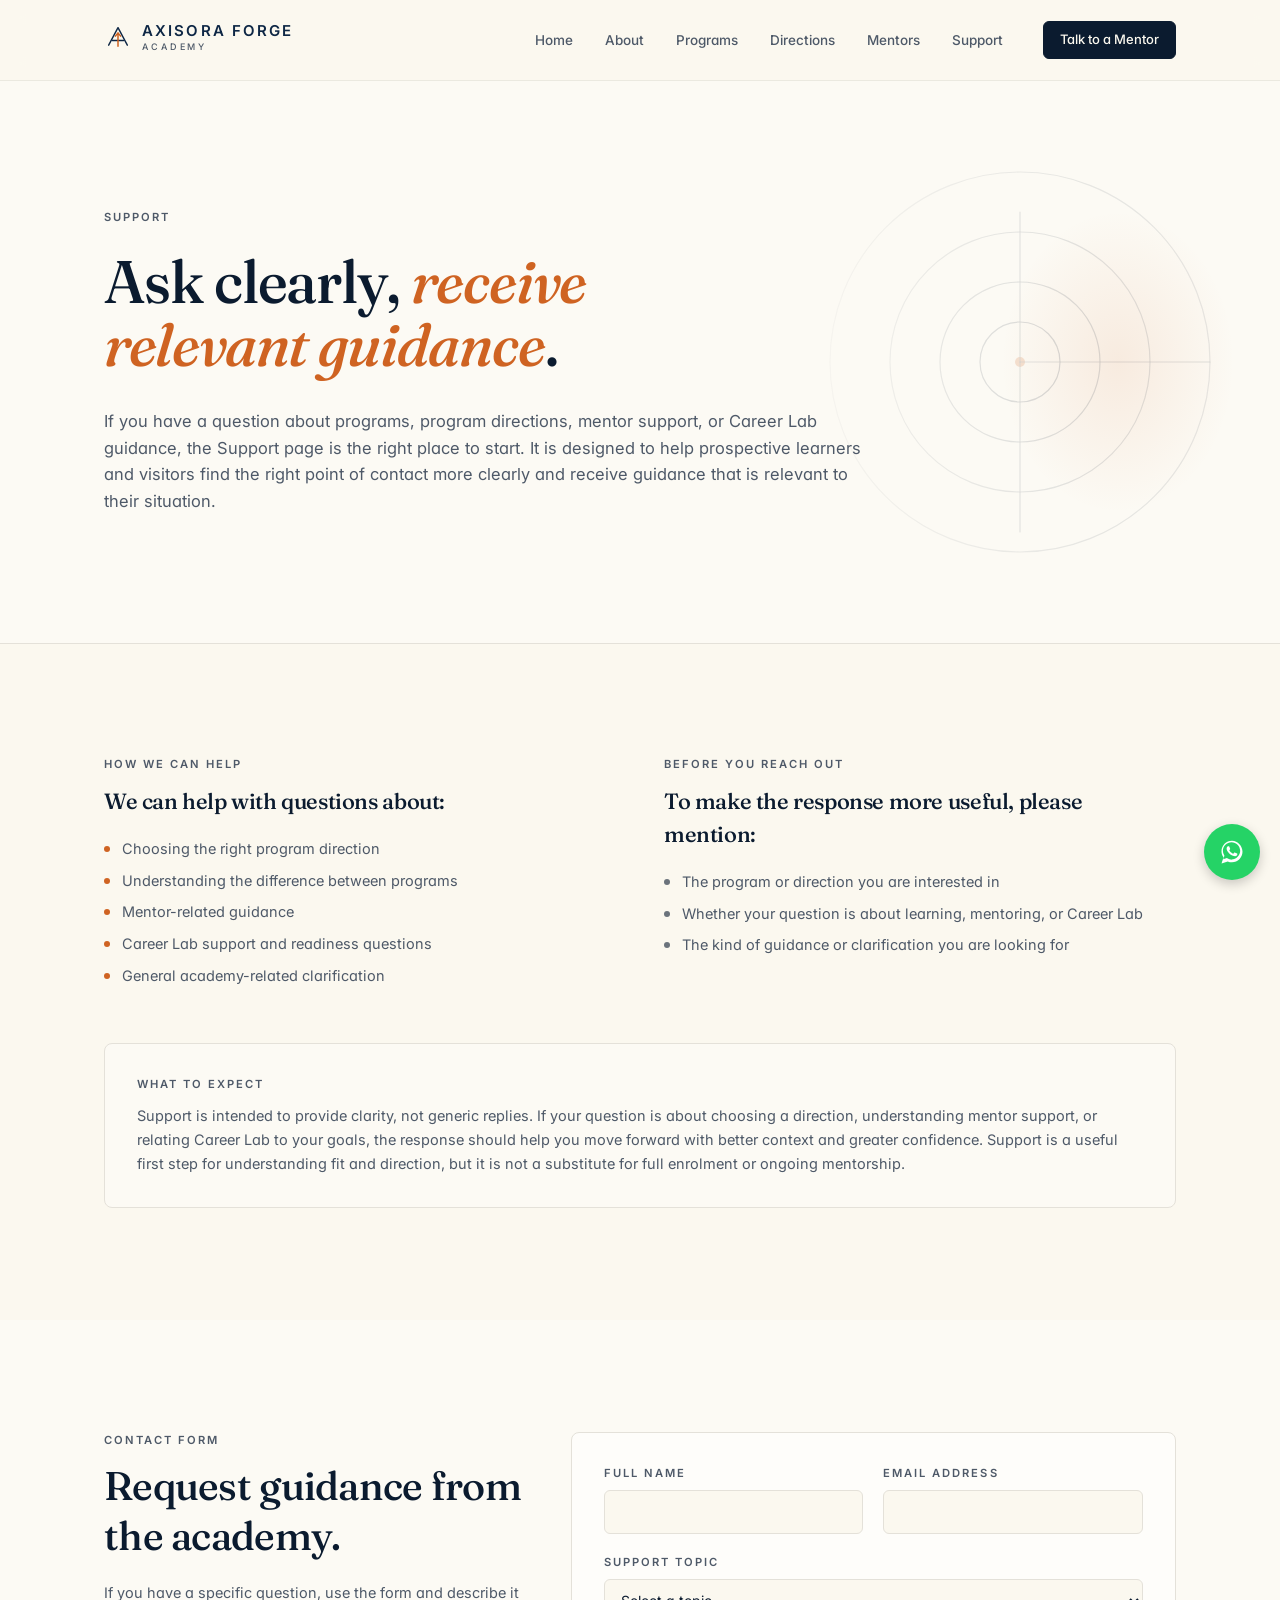
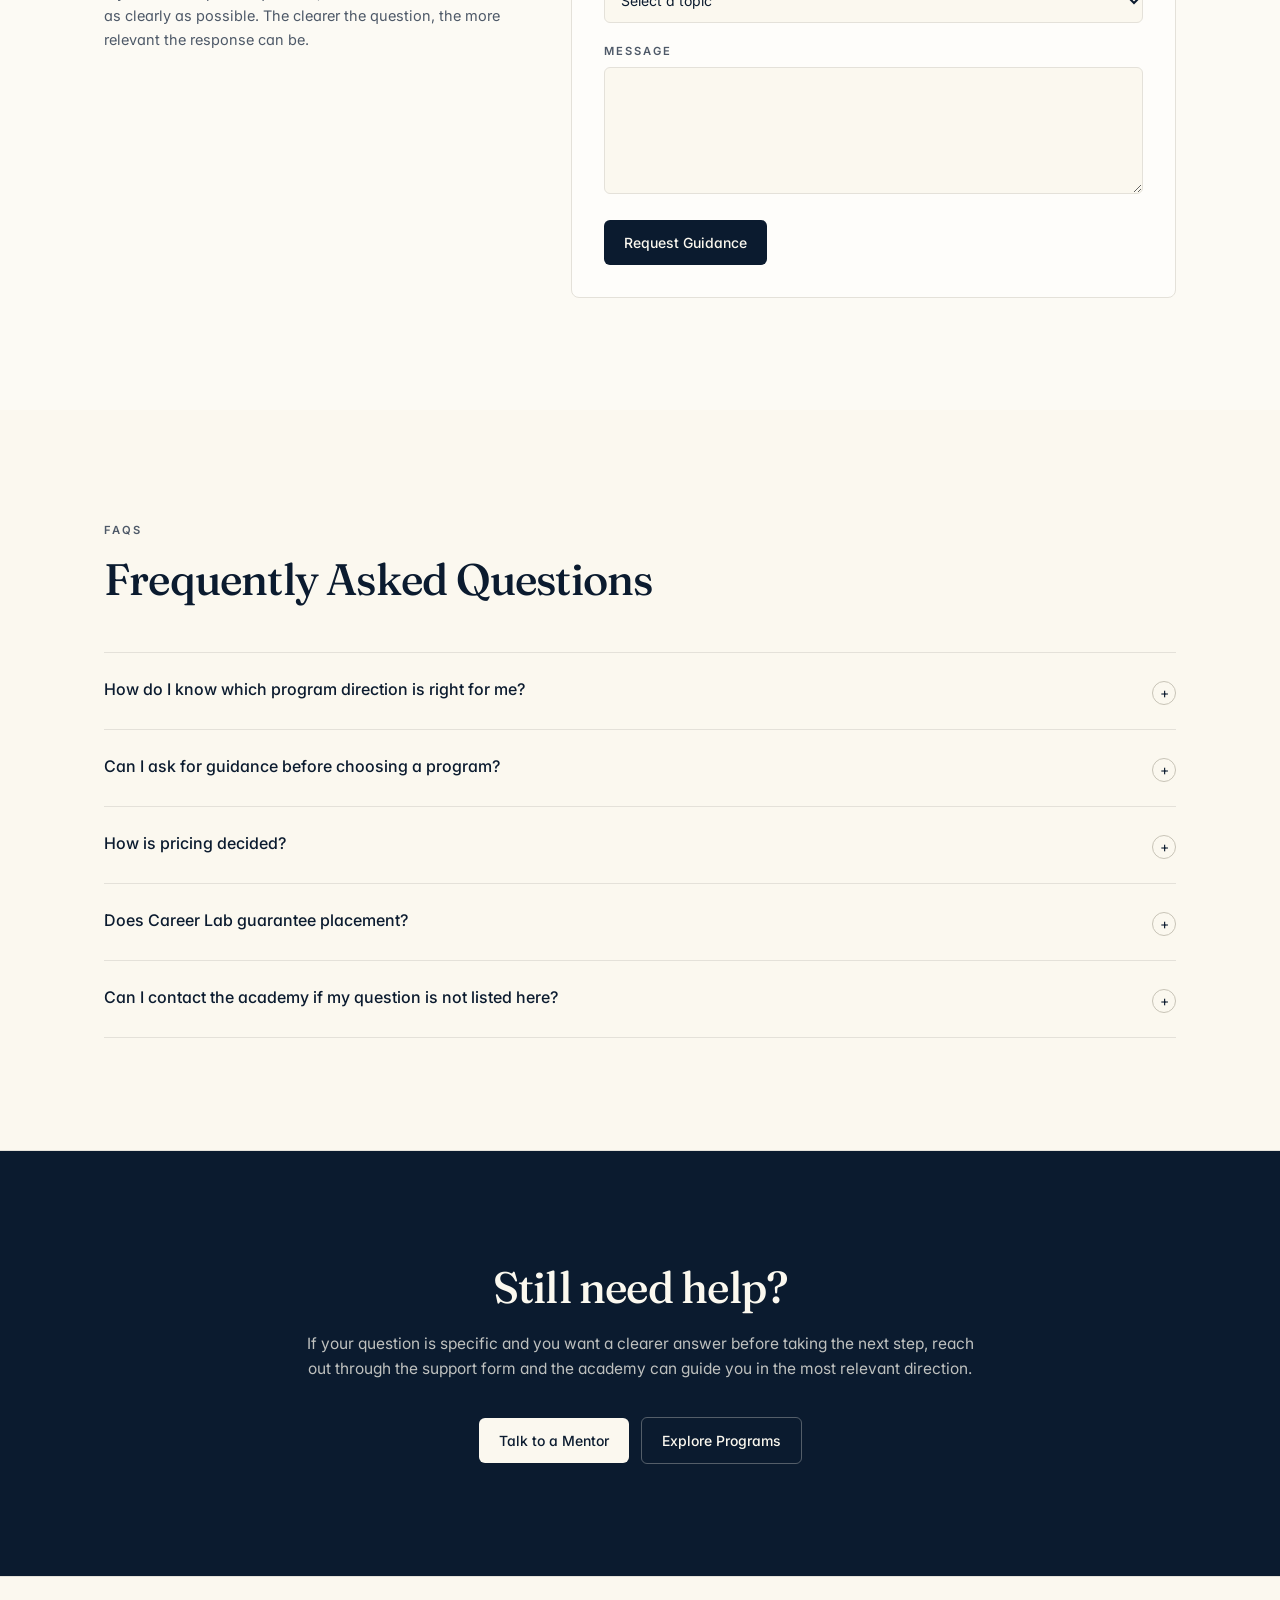
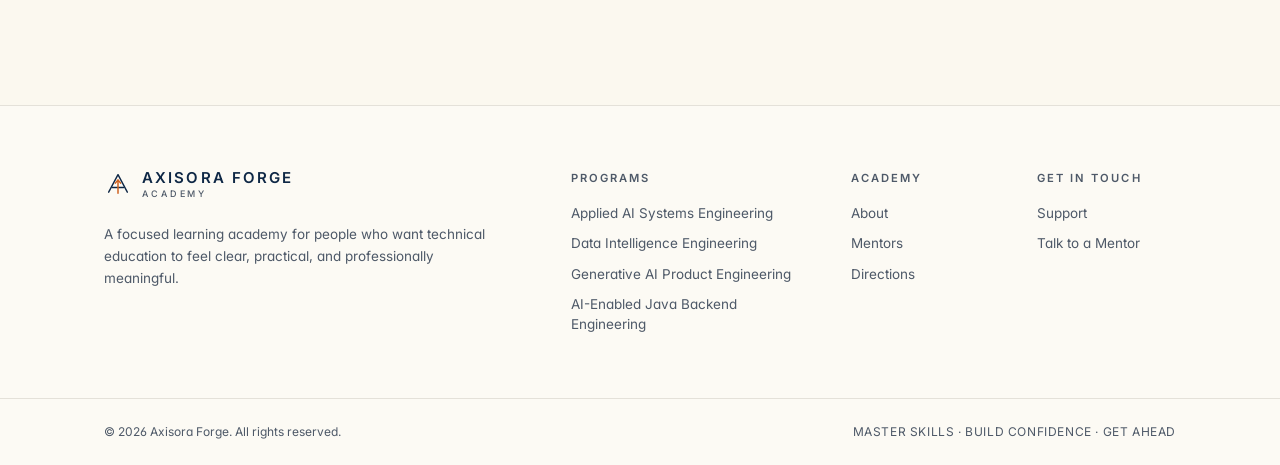
==== commit 77d06a97: "Update support.html" ====
--- a/support.html
+++ b/support.html
@@ -168,7 +168,7 @@
 	}
 </style>
 </head><body><div class="flex min-h-screen flex-col"><header class="sticky top-0 z-40 border-b border-border/70 bg-background/85 backdrop-blur-md"><div class="container-prose flex h-16 items-center justify-between md:h-20"><a aria-label="Axisora Forge — Home" href="index.html" class="shrink-0"><span class="inline-flex items-center gap-2.5 " style="color:var(--color-primary)"><span class="h-7 w-7 shrink-0"><svg viewBox="0 0 48 48" fill="none" xmlns="http://www.w3.org/2000/svg" aria-hidden="true" class="h-full w-full"><path d="M8 38 L24 8 L40 38" stroke="currentColor" stroke-width="2.4" stroke-linecap="round" stroke-linejoin="round"></path><path d="M14.5 30 L33.5 30" stroke="currentColor" stroke-width="2.4" stroke-linecap="round"></path><path d="M24 40 L24 18" stroke="var(--color-ember)" stroke-width="2.6" stroke-linecap="round"></path><path d="M19.5 22.5 L24 17 L28.5 22.5" stroke="var(--color-ember)" stroke-width="2.6" stroke-linecap="round" stroke-linejoin="round"></path></svg></span><span class="flex flex-col leading-none"><span class="text-[15px] font-semibold tracking-[0.14em]" style="font-family:var(--font-sans)">AXISORA FORGE</span><span class="mt-1 text-[9px] font-medium tracking-[0.32em] text-muted-foreground">ACADEMY</span></span></span></a><nav class="hidden items-center gap-8 md:flex"><a href="index.html" class="text-[13.5px] font-medium text-muted-foreground transition-colors hover:text-foreground">Home</a><a href="about.html" class="text-[13.5px] font-medium text-muted-foreground transition-colors hover:text-foreground">About</a><a href="programs.html" class="text-[13.5px] font-medium text-muted-foreground transition-colors hover:text-foreground">Programs</a><a href="program-directions.html" class="text-[13.5px] font-medium text-muted-foreground transition-colors hover:text-foreground">Directions</a><a href="mentors.html" class="text-[13.5px] font-medium text-muted-foreground transition-colors hover:text-foreground">Mentors</a><a class="text-[13.5px] font-medium text-muted-foreground transition-colors hover:text-foreground text-foreground" href="support.html" data-status="active" aria-current="page">Support</a><a class="ml-2 inline-flex items-center justify-center rounded-md border border-foreground bg-foreground px-4 py-2 text-[13px] font-medium text-background transition-colors hover:bg-foreground/90 active" href="support.html" data-status="active" aria-current="page">Talk to a Mentor</a></nav><button type="button" class="inline-flex h-10 w-10 items-center justify-center rounded-md text-foreground md:hidden" aria-label="Toggle menu" aria-expanded="false"><svg width="18" height="18" viewBox="0 0 24 24" fill="none" stroke="currentColor" stroke-width="2"><path d="M4 7h16M4 12h16M4 17h16" stroke-linecap="round"></path></svg></button></div></header><main class="flex-1"><!--$--><section class="relative overflow-hidden border-b border-border bg-paper"><div aria-hidden="true" class="pointer-events-none absolute right-0 top-1/2 hidden h-[420px] w-[460px] -translate-y-1/2 md:block lg:w-[540px]"><div class="absolute inset-0" style="background:radial-gradient(closest-side at 70% 50%, color-mix(in oklab, var(--color-ember) 10%, transparent) 0%, transparent 72%)"></div><svg viewBox="0 0 540 420" fill="none" xmlns="http://www.w3.org/2000/svg" class="absolute inset-0 h-full w-full" style="color:var(--color-foreground);opacity:0.22;-webkit-mask-image:linear-gradient(to left, rgba(0,0,0,1) 35%, rgba(0,0,0,0.55) 70%, rgba(0,0,0,0) 100%);mask-image:linear-gradient(to left, rgba(0,0,0,1) 35%, rgba(0,0,0,0.55) 70%, rgba(0,0,0,0) 100%)"><g stroke-width="1.2" stroke="currentColor" fill="none" stroke-linecap="round"><circle cx="280" cy="210" r="40" opacity="0.7"></circle><circle cx="280" cy="210" r="80" opacity="0.6"></circle><circle cx="280" cy="210" r="130" opacity="0.49999999999999994"></circle><circle cx="280" cy="210" r="190" opacity="0.3999999999999999"></circle><circle cx="280" cy="210" r="5" fill="var(--color-ember)" stroke="none" opacity="0.95"></circle><line x1="280" y1="210" x2="280" y2="60" opacity="0.55"></line><line x1="280" y1="210" x2="470" y2="210" opacity="0.55"></line><line x1="280" y1="210" x2="280" y2="380" opacity="0.55"></line></g></svg></div><div class="container-prose relative py-24 md:py-32"><p class="eyebrow">Support</p><h1 class="mt-6 max-w-4xl text-balance text-[42px] leading-[1.05] md:text-[60px]">Ask clearly,<!-- --> <span class="italic" style="color:var(--color-ember);font-family:var(--font-serif)">receive relevant guidance</span>.</h1><p class="mt-8 max-w-3xl text-[16.5px] leading-relaxed text-muted-foreground">If you have a question about programs, program directions, mentor support, or Career Lab guidance, the Support page is the right place to start. It is designed to help prospective learners and visitors find the right point of contact more clearly and receive guidance that is relevant to their situation.</p></div></section><section class="bg-background "><div class="container-prose py-20 md:py-28"><div class="grid gap-12 md:grid-cols-2"><div><p class="eyebrow">How We Can Help</p><h3 class="mt-3 text-[22px]">We can help with questions about:</h3><ul class="mt-5 space-y-2.5 text-[14.5px] text-muted-foreground"><li class="flex gap-3"><span class="mt-2 h-1.5 w-1.5 shrink-0 rounded-full bg-ember" aria-hidden="true"></span>Choosing the right program direction</li><li class="flex gap-3"><span class="mt-2 h-1.5 w-1.5 shrink-0 rounded-full bg-ember" aria-hidden="true"></span>Understanding the difference between programs</li><li class="flex gap-3"><span class="mt-2 h-1.5 w-1.5 shrink-0 rounded-full bg-ember" aria-hidden="true"></span>Mentor-related guidance</li><li class="flex gap-3"><span class="mt-2 h-1.5 w-1.5 shrink-0 rounded-full bg-ember" aria-hidden="true"></span>Career Lab support and readiness questions</li><li class="flex gap-3"><span class="mt-2 h-1.5 w-1.5 shrink-0 rounded-full bg-ember" aria-hidden="true"></span>General academy-related clarification</li></ul></div><div><p class="eyebrow">Before You Reach Out</p><h3 class="mt-3 text-[22px]">To make the response more useful, please mention:</h3><ul class="mt-5 space-y-2.5 text-[14.5px] text-muted-foreground"><li class="flex gap-3"><span class="mt-2 h-1.5 w-1.5 shrink-0 rounded-full bg-foreground/60" aria-hidden="true"></span>The program or direction you are interested in</li><li class="flex gap-3"><span class="mt-2 h-1.5 w-1.5 shrink-0 rounded-full bg-foreground/60" aria-hidden="true"></span>Whether your question is about learning, mentoring, or Career Lab</li><li class="flex gap-3"><span class="mt-2 h-1.5 w-1.5 shrink-0 rounded-full bg-foreground/60" aria-hidden="true"></span>The kind of guidance or clarification you are looking for</li></ul></div></div><div class="mt-14 rounded-lg border border-border bg-paper p-8"><p class="eyebrow">What To Expect</p><p class="mt-3 text-[14.5px] leading-relaxed text-muted-foreground">Support is intended to provide clarity, not generic replies. If your question is about choosing a direction, understanding mentor support, or relating Career Lab to your goals, the response should help you move forward with better context and greater confidence. Support is a useful first step for understanding fit and direction, but it is not a substitute for full enrolment or ongoing mentorship.</p></div></div></section><section class="bg-paper "><div class="container-prose py-20 md:py-28"><div class="grid gap-12 md:grid-cols-12"><div class="md:col-span-5"><p class="eyebrow">Contact Form</p><h2 class="mt-3 text-[32px] leading-tight md:text-[40px]">Request guidance from the academy.</h2><p class="mt-5 text-[14.5px] leading-relaxed text-muted-foreground">If you have a specific question, use the form and describe it as clearly as possible. The clearer the question, the more relevant the response can be.</p></div><div class="md:col-span-7"><form class="space-y-5 rounded-lg border border-border bg-surface p-8"><div class="grid gap-5 md:grid-cols-2"><div><label class="eyebrow mb-2 block">Full name</label><input type="text" required="" class="h-11 w-full rounded-md border border-border bg-background px-3 text-[14px] text-foreground focus:border-foreground focus:outline-none" name="name"/></div><div><label class="eyebrow mb-2 block">Email address</label><input type="email" required="" class="h-11 w-full rounded-md border border-border bg-background px-3 text-[14px] text-foreground focus:border-foreground focus:outline-none" name="email"/></div></div><div><label class="eyebrow mb-2 block">Support topic</label><select name="topic" required="" class="h-11 w-full rounded-md border border-border bg-background px-3 text-[14px] text-foreground focus:border-foreground focus:outline-none"><option value="">Select a topic</option><option value="Program selection">Program selection</option><option value="Program comparison">Program comparison</option><option value="Mentor guidance">Mentor guidance</option><option value="Career Lab support">Career Lab support</option><option value="General inquiry">General inquiry</option></select></div><div><label class="eyebrow mb-2 block">Message</label><textarea name="message" required="" rows="5" class="w-full rounded-md border border-border bg-background px-3 py-2.5 text-[14px] text-foreground focus:border-foreground focus:outline-none"></textarea></div><button type="submit" class="inline-flex items-center justify-center rounded-md bg-foreground px-5 py-3 text-[14px] font-medium text-background hover:bg-foreground/90">Request Guidance</button></form></div></div></div></section><section class="bg-background "><div class="container-prose py-20 md:py-28"><div class="max-w-3xl"><p class="eyebrow mb-4">FAQs</p><h2 class="text-balance text-3xl leading-[1.1] md:text-[44px]">Frequently Asked Questions</h2></div><div class="mt-12 divide-y divide-border border-y border-border"><details class="group py-6"><summary class="flex cursor-pointer list-none items-start justify-between gap-6 text-left"><span class="text-[16px] font-medium text-foreground">How do I know which program direction is right for me?</span><span class="mt-1 grid h-6 w-6 shrink-0 place-items-center rounded-full border border-border-strong text-[14px] transition-transform group-open:rotate-45" aria-hidden="true">+</span></summary><p class="mt-4 max-w-3xl text-[14.5px] leading-relaxed text-muted-foreground">If you are unsure which direction fits you best, start with the Program Directions page for a side-by-side comparison of focus, fit, and likely roles. If you still need help after that, you can contact the academy for more specific guidance.</p></details><details class="group py-6"><summary class="flex cursor-pointer list-none items-start justify-between gap-6 text-left"><span class="text-[16px] font-medium text-foreground">Can I ask for guidance before choosing a program?</span><span class="mt-1 grid h-6 w-6 shrink-0 place-items-center rounded-full border border-border-strong text-[14px] transition-transform group-open:rotate-45" aria-hidden="true">+</span></summary><p class="mt-4 max-w-3xl text-[14.5px] leading-relaxed text-muted-foreground">Yes. Support is available for learners who want help understanding which program direction is more suitable based on their interests, current level, and next-step goals.</p></details><details class="group py-6"><summary class="flex cursor-pointer list-none items-start justify-between gap-6 text-left"><span class="text-[16px] font-medium text-foreground">How is pricing decided?</span><span class="mt-1 grid h-6 w-6 shrink-0 place-items-center rounded-full border border-border-strong text-[14px] transition-transform group-open:rotate-45" aria-hidden="true">+</span></summary><p class="mt-4 max-w-3xl text-[14.5px] leading-relaxed text-muted-foreground">Pricing is not the same for every learner because it may vary based on the program selected, the level of the program, and whether the learner is entering through a student-focused or professional-focused structure. Additional academic or support-related factors may also be considered where relevant. For the most accurate guidance, please contact the team directly.</p></details><details class="group py-6"><summary class="flex cursor-pointer list-none items-start justify-between gap-6 text-left"><span class="text-[16px] font-medium text-foreground">Does Career Lab guarantee placement?</span><span class="mt-1 grid h-6 w-6 shrink-0 place-items-center rounded-full border border-border-strong text-[14px] transition-transform group-open:rotate-45" aria-hidden="true">+</span></summary><p class="mt-4 max-w-3xl text-[14.5px] leading-relaxed text-muted-foreground">No. Career Lab is designed to support resume direction, portfolio thinking, interview readiness, mock interviews, and professional preparation, but it does not guarantee placement or employment outcomes.</p></details><details class="group py-6"><summary class="flex cursor-pointer list-none items-start justify-between gap-6 text-left"><span class="text-[16px] font-medium text-foreground">Can I contact the academy if my question is not listed here?</span><span class="mt-1 grid h-6 w-6 shrink-0 place-items-center rounded-full border border-border-strong text-[14px] transition-transform group-open:rotate-45" aria-hidden="true">+</span></summary><p class="mt-4 max-w-3xl text-[14.5px] leading-relaxed text-muted-foreground">Yes. If your question is not covered in the FAQs, you can use the support form to reach out directly. It is always better to ask clearly and receive the right guidance than to rely on incomplete assumptions.</p></details></div></div></section><section class="border-y border-border bg-foreground text-background"><div class="container-prose py-20 md:py-28"><div class="mx-auto max-w-3xl text-center"><h2 class="text-balance text-[32px] leading-[1.1] text-background md:text-[44px]">Still need help?</h2><p class="mx-auto mt-5 max-w-2xl text-[15.5px] leading-relaxed text-background/75">If your question is specific and you want a clearer answer before taking the next step, reach out through the support form and the academy can guide you in the most relevant direction.</p><div class="mt-9 flex flex-wrap items-center justify-center gap-3"><a href="support.html#top" class="inline-flex items-center justify-center rounded-md bg-background px-5 py-3 text-[14px] font-medium text-foreground hover:bg-background/90">Talk to a Mentor</a><a href="programs.html" class="inline-flex items-center justify-center rounded-md border border-background/30 px-5 py-3 text-[14px] font-medium text-background hover:bg-background/10">Explore Programs</a></div></div></div></section><!--/$--></main><footer class="mt-32 border-t border-border bg-paper"><div class="container-prose grid gap-12 py-16 md:grid-cols-12"><div class="md:col-span-5"><span class="inline-flex items-center gap-2.5 " style="color:var(--color-primary)"><span class="h-7 w-7 shrink-0"><svg viewBox="0 0 48 48" fill="none" xmlns="http://www.w3.org/2000/svg" aria-hidden="true" class="h-full w-full"><path d="M8 38 L24 8 L40 38" stroke="currentColor" stroke-width="2.4" stroke-linecap="round" stroke-linejoin="round"></path><path d="M14.5 30 L33.5 30" stroke="currentColor" stroke-width="2.4" stroke-linecap="round"></path><path d="M24 40 L24 18" stroke="var(--color-ember)" stroke-width="2.6" stroke-linecap="round"></path><path d="M19.5 22.5 L24 17 L28.5 22.5" stroke="var(--color-ember)" stroke-width="2.6" stroke-linecap="round" stroke-linejoin="round"></path></svg></span><span class="flex flex-col leading-none"><span class="text-[15px] font-semibold tracking-[0.14em]" style="font-family:var(--font-sans)">AXISORA FORGE</span><span class="mt-1 text-[9px] font-medium tracking-[0.32em] text-muted-foreground">ACADEMY</span></span></span><p class="mt-5 max-w-sm text-[13.5px] leading-relaxed text-muted-foreground">A focused learning academy for people who want technical education to feel clear, practical, and professionally meaningful.</p></div><div class="md:col-span-3"><p class="eyebrow mb-4">Programs</p><ul class="space-y-2.5 text-[13.5px]"><li><a href="programs.html" class="text-muted-foreground hover:text-foreground">Applied AI Systems Engineering</a></li><li><a href="programs.html" class="text-muted-foreground hover:text-foreground">Data Intelligence Engineering</a></li><li><a href="programs.html" class="text-muted-foreground hover:text-foreground">Generative AI Product Engineering</a></li><li><a href="programs.html" class="text-muted-foreground hover:text-foreground">AI-Enabled Java Backend Engineering</a></li></ul></div><div class="md:col-span-2"><p class="eyebrow mb-4">Academy</p><ul class="space-y-2.5 text-[13.5px]"><li><a href="about.html" class="text-muted-foreground hover:text-foreground">About</a></li><li><a href="mentors.html" class="text-muted-foreground hover:text-foreground">Mentors</a></li><li><a href="program-directions.html" class="text-muted-foreground hover:text-foreground">Directions</a></li></ul></div><div class="md:col-span-2"><p class="eyebrow mb-4">Get In Touch</p><ul class="space-y-2.5 text-[13.5px]"><li><a class="text-muted-foreground hover:text-foreground active" href="support.html" data-status="active" aria-current="page">Support</a></li><li><a class="text-muted-foreground hover:text-foreground active" href="support.html" data-status="active" aria-current="page">Talk to a Mentor</a></li></ul></div></div><div class="border-t border-border"><div class="container-prose flex flex-col items-start justify-between gap-2 py-6 text-[12px] text-muted-foreground md:flex-row md:items-center"><p>© <!-- -->2026<!-- --> Axisora Forge. All rights reserved.</p><p class="tracking-wider">MASTER SKILLS · BUILD CONFIDENCE · GET AHEAD</p></div></div></footer></div><script class="$tsr" id="$tsr-stream-barrier">(self.$R=self.$R||{})["tsr"]=[];self.$_TSR={h(){this.hydrated=!0,this.c()},e(){this.streamEnded=!0,this.c()},c(){this.hydrated&&this.streamEnded&&(delete self.$_TSR,delete self.$R.tsr)},p(e){this.initialized?e():this.buffer.push(e)},buffer:[]};$_TSR.router=($R=>$R[0]={manifest:$R[1]={routes:$R[2]={__root__:$R[3]={preloads:$R[4]=["/assets/index-DOcTAZll.js"],assets:$R[5]=[$R[6]={tag:"script",attrs:$R[7]={type:"module",async:!0},children:"import(\"/assets/index-DOcTAZll.js\")"}]},"/support":$R[8]={preloads:$R[9]=["/assets/support-BYr9yQy5.js","/assets/heading-accent-DtdyYyD3.js","/assets/hero-watermark-C1WF87Hs.js"]}}},matches:$R[10]=[$R[11]={i:"__root__ ",u:1776943642606,s:"success",ssr:!0},$R[12]={i:" support support",u:1776943642606,s:"success",ssr:!0}],lastMatchId:" support support"})($R["tsr"]);$_TSR.e();document.currentScript.remove()</script><script type="module" async="">import("/assets/index-DOcTAZll.js")</script>
-<aside 
+<!--<aside 
 	id="lovable-badge" 
 	role="complementary"
 	dir="ltr"
@@ -215,7 +215,7 @@
 			}
 		});
 	}
-</script>
+</script>-->
 <script>
 (function(){
   function init(){
@@ -261,4 +261,62 @@
   } else { init(); }
 })();
 </script>
-</body></html>+	<script>
+document.querySelector("form").addEventListener("submit", function(e) {
+  e.preventDefault();
+
+  const name = this.name.value.trim();
+  const email = this.email.value.trim();
+  const topic = this.topic.value;
+  const message = this.message.value.trim();
+
+  // Format message
+  const text = `Hello Axisora Forge,
+
+*New Support Request*
+
+👤 Name: ${name}
+📧 Email: ${email}
+📌 Topic: ${topic}
+
+📝 Message:
+${message}
+
+Please guide me.`;
+
+  // Encode for URL
+  const encodedText = encodeURIComponent(text);
+
+  // 👉 Replace with your WhatsApp number (no +, no spaces)
+  const phone = "91XXXXXXXXXX";
+
+  // Redirect to WhatsApp
+  window.open(`https://wa.me/${phone}?text=${encodedText}`, "_blank");
+});
+</script>
+	<!-- WhatsApp Floating Button -->
+<a
+  href="#"
+  id="whatsapp-btn"
+  aria-label="Chat on WhatsApp"
+  style="
+    position:fixed;
+    bottom:20px;
+    right:20px;
+    width:56px;
+    height:56px;
+    background:#25D366;
+    border-radius:50%;
+    display:flex;
+    align-items:center;
+    justify-content:center;
+    box-shadow:0 4px 12px rgba(0,0,0,0.2);
+    z-index:9999;
+    text-decoration:none;
+  "
+>
+  <svg width="28" height="28" viewBox="0 0 32 32" fill="white">
+    <path d="M16.003 3C9.373 3 4 8.373 4 15.003c0 2.645.864 5.09 2.324 7.07L4 29l7.093-2.283a11.94 11.94 0 004.91 1.053h.005C22.63 27.77 28 22.397 28 15.767 28 9.137 22.63 3 16.003 3zm0 21.87c-1.97 0-3.84-.57-5.44-1.64l-.39-.24-4.21 1.35 1.37-4.1-.25-.42a9.84 9.84 0 01-1.5-5.2c0-5.45 4.43-9.88 9.88-9.88s9.88 4.43 9.88 9.88-4.43 9.88-9.88 9.88zm5.41-7.38c-.3-.15-1.76-.87-2.03-.97-.27-.1-.47-.15-.67.15-.2.3-.77.97-.95 1.17-.17.2-.35.22-.65.07-.3-.15-1.27-.47-2.42-1.5-.9-.8-1.5-1.8-1.68-2.1-.17-.3-.02-.46.13-.61.13-.13.3-.35.45-.52.15-.17.2-.3.3-.5.1-.2.05-.37-.02-.52-.07-.15-.67-1.6-.92-2.2-.24-.58-.48-.5-.67-.5h-.57c-.2 0-.52.07-.8.37-.27.3-1.05 1.02-1.05 2.5 0 1.47 1.08 2.9 1.23 3.1.15.2 2.13 3.26 5.17 4.57.72.31 1.28.5 1.72.64.72.23 1.38.2 1.9.12.58-.08 1.76-.72 2.01-1.42.25-.7.25-1.3.17-1.42-.07-.12-.27-.2-.57-.35z"/>
+  </svg>
+</a>
+</body></html>
